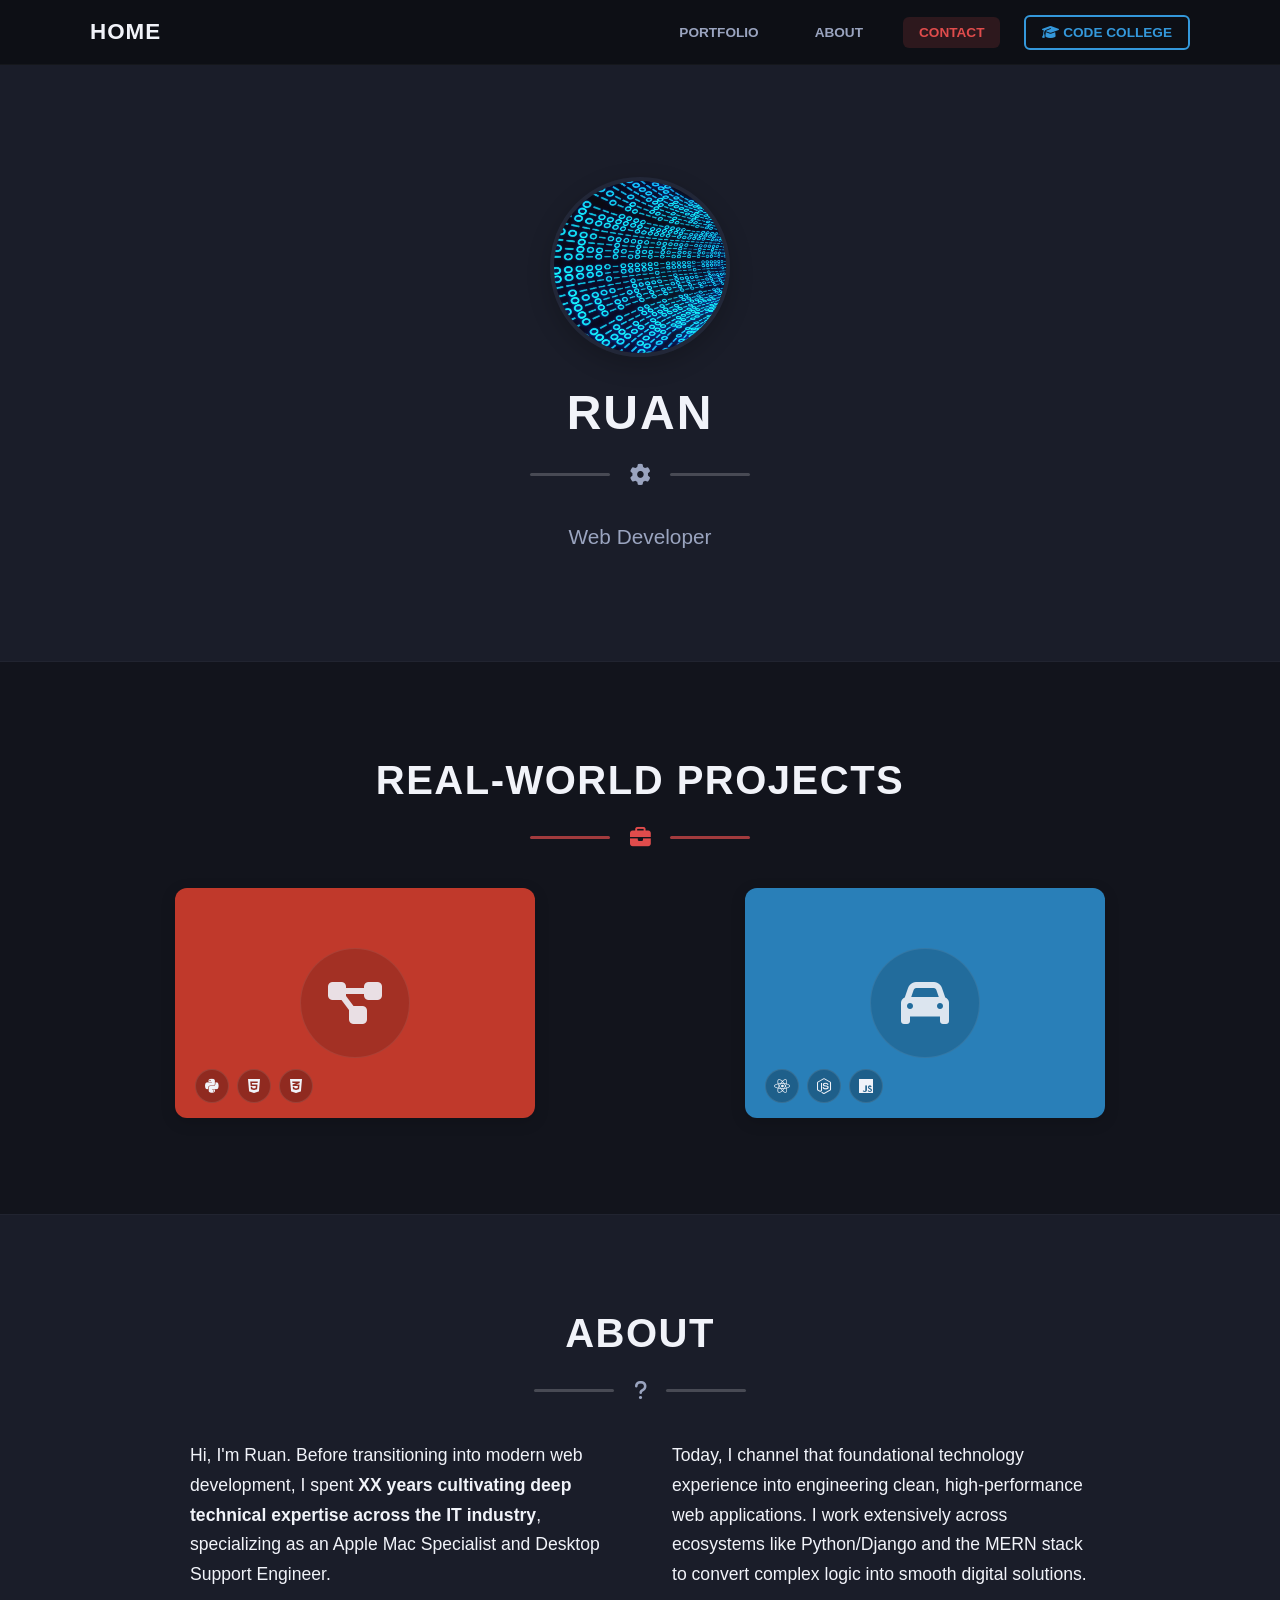
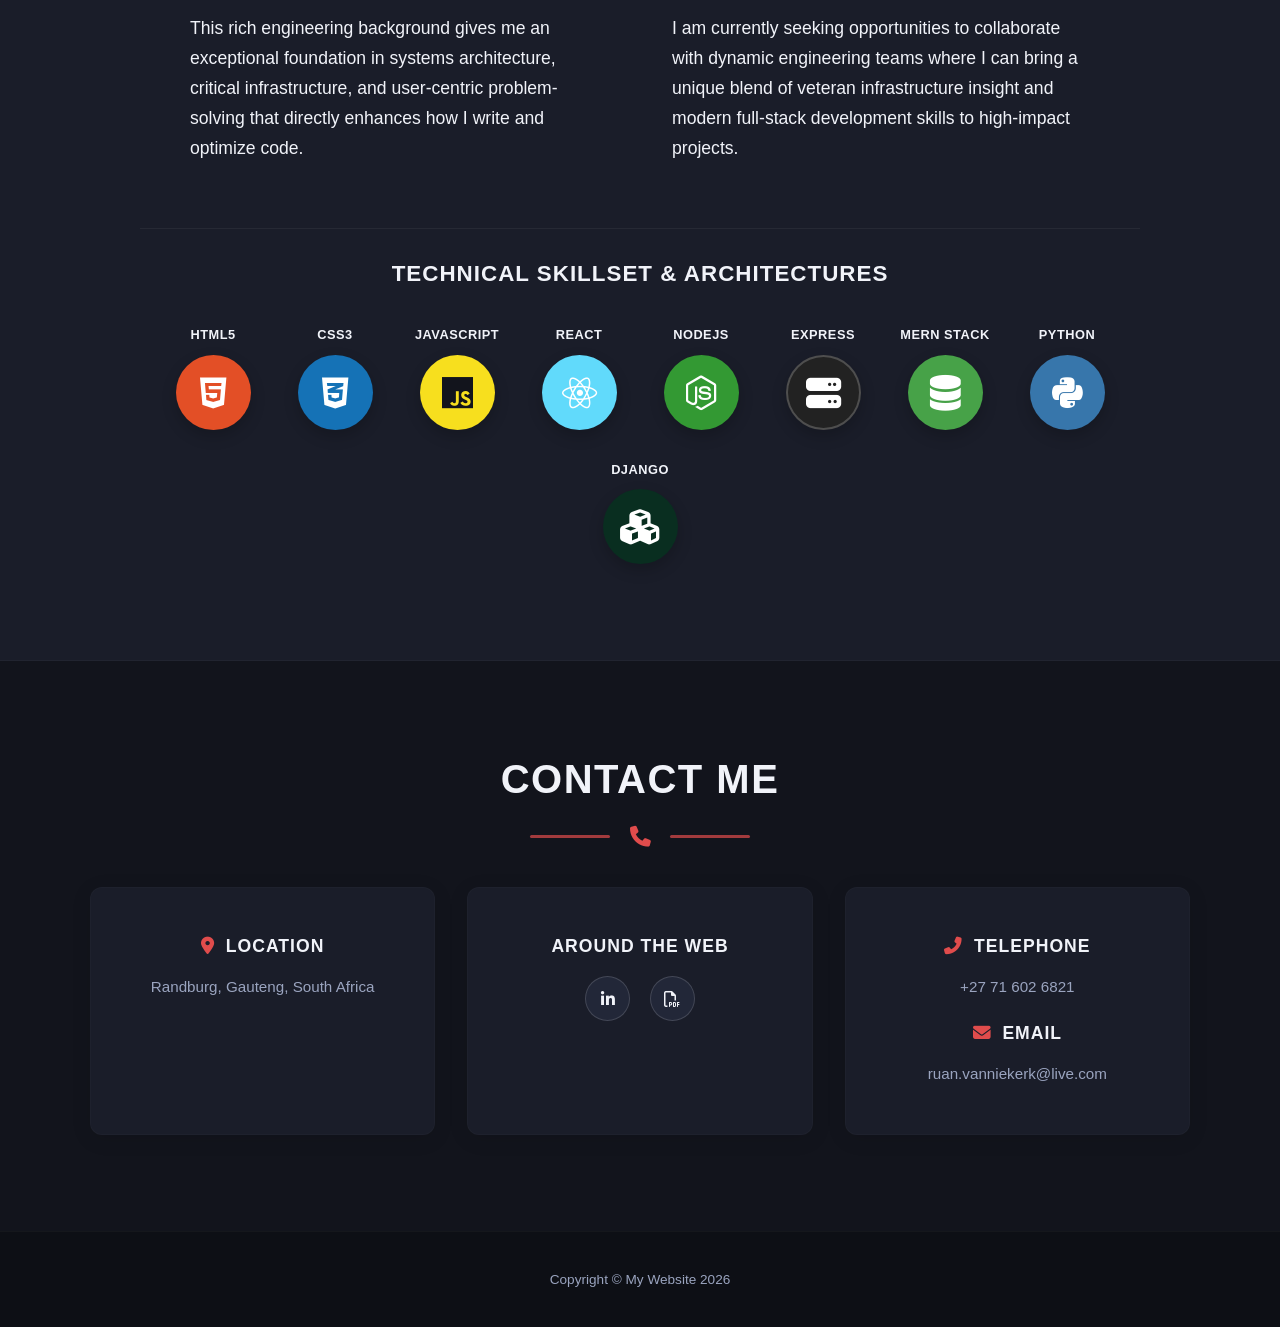
==== index.html @ 7e286f6e "added CV to index file" ====
<!DOCTYPE html>
<html lang="en">

<head>
    <meta charset="UTF-8">
    <meta name="viewport" content="width=device-width, initial-scale=1.0">
    <title>Portfolio - Home</title>

    <!-- =========================================================
         STYLESHEETS
         ========================================================= -->
    <link rel="stylesheet" href="style.css">
    <link rel="stylesheet" href="https://cdnjs.cloudflare.com/ajax/libs/font-awesome/6.4.0/css/all.min.css">
</head>

<body>

    <!-- =========================================================
         START NAVIGATION BAR
         ========================================================= -->
    <nav class="navbar">
        <div class="nav-container">
            <a href="index.html" class="nav-logo">HOME</a>
            <ul class="nav-links">
                <li><a href="#portfolio" class="nav-item-link" id="nav-portfolio">PORTFOLIO</a></li>
                <li><a href="#about" class="nav-item-link" id="nav-about">ABOUT</a></li>
                <li><a href="#contact" class="nav-item-link" id="nav-contact">CONTACT</a></li>
                <li><a href="college.html" class="nav-college-btn"><i class="fa-solid fa-graduation-cap"></i> CODE
                        COLLEGE</a></li>
            </ul>
        </div>
    </nav>
    <!-- =========================================================
         END NAVIGATION BAR
         ========================================================= -->


    <!-- =========================================================
         START HERO / HEADER SECTION
         ========================================================= -->
    <header class="hero" id="hero">
        <div class="hero-content">
            <img src="img/shutterstock_402724045.jpg" alt="Profile" class="avatar">
            <h1>RUAN</h1>

            <div class="divider">
                <div class="line"></div>
                <i class="fa-solid fa-gear fa-spin"></i>
                <div class="line"></div>
            </div>

            <p class="subtitle">Web Developer</p>
        </div>
    </header>
    <!-- =========================================================
         END HERO / HEADER SECTION
         ========================================================= -->


    <!-- =========================================================
         START PORTFOLIO / PROJECTS SECTION
         ========================================================= -->
    <section id="portfolio" class="portfolio homepage-section">
        <h2>REAL-WORLD PROJECTS</h2>

        <div class="divider dark-divider">
            <div class="line"></div>
            <i class="fa-solid fa-briefcase"></i>
            <div class="line"></div>
        </div>

        <div class="portfolio-grid">

            <!-- PROJECT CARD 1: IT CRM Ticket System -->
            <div class="portfolio-item item-red" data-title="IT CRM Ticket system" data-icon="fa-diagram-project"
                data-link="https://full-stack-django-project-pi.vercel.app/"
                data-desc="CRM Web Application (Django) A full-stack Customer Relationship Management (CRM) system built using Django, designed to streamline customer data management and task tracking. The application features secure user authentication, role-based access (admin and standard users), and an intuitive dashboard for managing customer interactions. Users can create, update, and delete records, as well as track tasks and activities مرتبط with each client. The project follows Django’s MVT architecture, with a focus on clean UI design, efficient database handling, and scalable backend logic.">
                <div class="inner-circle"><i class="fa-solid fa-diagram-project"></i></div>

                <div class="tech-badge-container">
                    <div class="tech-badge" title="Python"><i class="fa-brands fa-python"></i></div>
                    <div class="tech-badge" title="HTML5"><i class="fa-brands fa-html5"></i></div>
                    <div class="tech-badge" title="CSS3"><i class="fa-brands fa-css3-alt"></i></div>
                </div>
            </div>
            <!-- END PROJECT CARD 1 -->

            <!-- PROJECT CARD 2: Vehicle Trading Platform -->
            <div class="portfolio-item item-blue" data-title="VEHICLE TRADING PLATFORM" data-icon="fa-car"
                data-link="https://car-dealership-hub-react-project.vercel.app/"
                data-desc="A commercial automotive platform built to handle seamless buying and selling transactions for motor cars, featuring dynamic inventory management, user profiles, and responsive search filtering.">
                <div class="inner-circle"><i class="fa-solid fa-car"></i></div>

                <div class="tech-badge-container">
                    <div class="tech-badge" title="React"><i class="fa-brands fa-react"></i></div>
                    <div class="tech-badge" title="Node.js"><i class="fa-brands fa-node-js"></i></div>
                    <div class="tech-badge" title="JavaScript"><i class="fa-brands fa-js"></i></div>
                </div>
            </div>
            <!-- END PROJECT CARD 2 -->

        </div>
    </section>
    <!-- =========================================================
         END PORTFOLIO / PROJECTS SECTION
         ========================================================= -->


    <!-- =========================================================
         START ABOUT ME SECTION
         ========================================================= -->
    <section id="about" class="about homepage-section">
        <h2>ABOUT</h2>
        <div class="divider">
            <div class="line"></div>
            <i class="fa-solid fa-question"></i>
            <div class="line"></div>
        </div>

        <!-- About Biography Text Layout -->
        <div class="about-flex">
            <!-- Column 1: Core Identity & Deep IT Roots -->
            <div class="about-col">
                <p>Hi, I'm Ruan. Before transitioning into modern web development, I spent <strong>XX years cultivating
                        deep technical expertise across the IT industry</strong>, specializing as an Apple Mac
                    Specialist and Desktop Support Engineer.</p>
                <p style="margin-top: 1.5rem;">This rich engineering background gives me an exceptional foundation in
                    systems architecture, critical infrastructure, and user-centric problem-solving that directly
                    enhances how I write and optimize code.</p>
            </div>

            <!-- Column 2: Web Dev Stack & Strategic Vision -->
            <div class="about-col">
                <p>Today, I channel that foundational technology experience into engineering clean, high-performance web
                    applications. I work extensively across ecosystems like Python/Django and the MERN stack to convert
                    complex logic into smooth digital solutions.</p>
                <p style="margin-top: 1.5rem;">I am currently seeking opportunities to collaborate with dynamic
                    engineering teams where I can bring a unique blend of veteran infrastructure insight and modern
                    full-stack development skills to high-impact projects.</p>
            </div>
        </div>

        <!-- Technical Skills Grid Showcase -->
        <div class="about-skills-showcase">
            <h3>TECHNICAL SKILLSET & ARCHITECTURES</h3>
            <div class="about-skills-container">

                <div class="skill-card-block html-tech">
                    <span>HTML5</span>
                    <div class="skill-large-circle"><i class="fa-brands fa-html5"></i></div>
                </div>

                <div class="skill-card-block css-tech">
                    <span>CSS3</span>
                    <div class="skill-large-circle"><i class="fa-brands fa-css3-alt"></i></div>
                </div>

                <div class="skill-card-block js-tech">
                    <span>JavaScript</span>
                    <div class="skill-large-circle"><i class="fa-brands fa-js"></i></div>
                </div>

                <div class="skill-card-block react-tech">
                    <span>React</span>
                    <div class="skill-large-circle"><i class="fa-brands fa-react"></i></div>
                </div>

                <div class="skill-card-block node-tech">
                    <span>NodeJS</span>
                    <div class="skill-large-circle"><i class="fa-brands fa-node-js"></i></div>
                </div>

                <div class="skill-card-block express-tech">
                    <span>Express</span>
                    <div class="skill-large-circle"><i class="fa-solid fa-server"></i></div>
                </div>

                <div class="skill-card-block mern-tech">
                    <span>MERN Stack</span>
                    <div class="skill-large-circle"><i class="fa-solid fa-database"></i></div>
                </div>

                <div class="skill-card-block python-tech">
                    <span>Python</span>
                    <div class="skill-large-circle"><i class="fa-brands fa-python"></i></div>
                </div>

                <div class="skill-card-block django-tech">
                    <span>Django</span>
                    <div class="skill-large-circle"><i class="fa-solid fa-cubes"></i></div>
                </div>

            </div>
        </div>
    </section>
    <!-- =========================================================
         END ABOUT ME SECTION
         ========================================================= -->


    <!-- =========================================================
         START CONTACT SECTION
         ========================================================= -->
    <section id="contact" class="contact homepage-section">
        <h2>CONTACT ME</h2>

        <div class="divider dark-divider">
            <div class="line"></div>
            <i class="fa-solid fa-phone"></i>
            <div class="line"></div>
        </div>

        <div class="contact-details">
            <!-- Location Card -->
            <div class="contact-card">
                <h3><i class="fa-solid fa-location-dot"></i> LOCATION</h3>
                <p>Randburg, Gauteng, South Africa</p>
            </div>

            <!-- Social Links Card -->
            <div class="contact-card">
                <h3>AROUND THE WEB</h3>
                <div class="social-icons">
                    <a title="Linkedin"
                        href="https://www.linkedin.com/in/ruan-van-niekerk-3a2411150/?skipRedirect=true"><i
                            class="fa-brands fa-linkedin-in"></i></a>
                    <a href="img/Ruan-CV.pdf" title="View CV PDF"><i class="fa-regular fa-file-pdf"></i></a>
                </div>
            </div>

            <!-- Comms Details Card -->
            <div class="contact-card">
                <h3><i class="fa-solid fa-phone-flip"></i> TELEPHONE</h3>
                <p>+27 71 602 6821</p>
                <h3 style="margin-top: 1.5rem;"><i class="fa-solid fa-envelope"></i> EMAIL</h3>
                <p>ruan.vanniekerk@live.com</p>
            </div>
        </div>
    </section>
    <!-- =========================================================
         END CONTACT SECTION
         ========================================================= -->


    <!-- =========================================================
         START FOOTER
         ========================================================= -->
    <footer class="footer">
        <p>Copyright &copy; My Website 2026</p>
    </footer>
    <!-- =========================================================
         END FOOTER
         ========================================================= -->


    <!-- =========================================================
         START PROJECT MODAL POPUP
         ========================================================= -->
    <div class="modal-overlay" id="projectModal">
        <div class="modal-container">

            <button class="modal-close" id="closeModal">&times;</button>

            <h2 id="modalTitle" class="modal-title">PROJECT TITLE</h2>

            <div class="divider dark-divider">
                <div class="line"></div>
                <i class="fa-solid fa-gear" id="modalIcon"></i>
                <div class="line"></div>
            </div>

            <a href="#" id="modalProjectLink" target="_blank" style="text-decoration: none; display: block;">
                <div id="modalVisualBlock" class="modal-preview-card">
                    <div class="inner-circle"><i id="modalInnerIcon" class="fa-solid"></i></div>
                </div>
            </a>

            <p id="modalDescription" class="modal-description">Project description goes here...</p>

            <a href="#" id="modalLinkBtn" target="_blank" class="modal-action-btn">
                <i class="fa-solid fa-arrow-up-right-from-square"></i> VIEW LIVE PROJECT
            </a>

        </div>
    </div>
    <!-- =========================================================
         END PROJECT MODAL POPUP
         ========================================================= -->


    <!-- =========================================================
         SCRIPTS
         ========================================================= -->
    <script src="script.js"></script>
</body>

</html>
---- style.css ----
/* ==========================================
   1. GLOBAL STYLES & VARIABLES (SLEEK DARK MODE)
   ========================================== */
:root {
    /* Main Theme Surface Colors (Low Eye Strain) */
    --bg-dark: #12141c;
    /* Rich, deep navy/charcoal base background */
    --bg-surface: #1a1d29;
    /* Slightly lighter dark surface for card containers */
    --bg-surface-elev: #222738;
    /* Elevated background layer for subtle contrast */

    /* Elegant Accent Tones */
    --accent-red: #e04c4c;
    /* Clean, premium crimson instead of stark red */
    --college-color: #3498db;
    /* Soft, vibrant blue for academic markers */

    /* High Ergonomic Typography Colors */
    --text-light: #f1f3f9;
    /* Off-white to prevent stark text glow fatigue */
    --text-muted: #9aa4bf;
    /* Muted slate blue for supporting reading text */
    --nav-bg: #0d0f15;
    /* Ultra-dark crisp backing header track */

    /* Premium Desaturated Muted Project Card Palettes */
    --item-orange: #d37c3a;
    --item-red: #c0392b;
    --item-teal: #2c9680;
    --item-purple: #7d50a3;
    --item-blue: #297fb8;

    /* Vivid Technology Brand Colors for Skills Display Section */
    --tech-html: #e34f26;
    --tech-css: #1572b6;
    --tech-js: #f7df1e;
    --tech-react: #61dafb;
    --tech-node: #339933;
    --tech-express: #ffffff;
    --tech-python: #3776ab;
    --tech-django: #092e20;
    --tech-mern: #47a248;
}

* {
    margin: 0;
    padding: 0;
    box-sizing: border-box;
    font-family: 'Montserrat', 'Segoe UI', sans-serif;
}

body {
    background-color: var(--bg-dark);
    color: var(--text-light);
    scroll-behavior: smooth;
    -webkit-font-smoothing: antialiased;
}

/* ==========================================
   2. REUSABLE COMPONENTS (Dividers, Headings)
   ========================================== */
h2 {
    font-size: 2.5rem;
    text-align: center;
    font-weight: 700;
    letter-spacing: 1.5px;
    color: var(--text-light);
}

.divider {
    display: flex;
    align-items: center;
    justify-content: center;
    margin: 1.5rem 0 2.5rem 0;
}

.divider .line {
    width: 80px;
    height: 3px;
    background-color: rgba(255, 255, 255, 0.2);
    border-radius: 2px;
}

.divider i {
    font-size: 1.3rem;
    margin: 0 1.2rem;
    color: var(--text-muted);
}

/* Accent override configuration */
.dark-divider .line {
    background-color: var(--accent-red);
    opacity: 0.7;
}

.dark-divider i {
    color: var(--accent-red);
}

/* ==========================================
   3. NAVIGATION BAR & SPY CONTROLS
   ========================================== */
.navbar {
    background-color: var(--nav-bg);
    padding: 1.2rem 2rem;
    position: sticky;
    top: 0;
    z-index: 1000;
    border-bottom: 1px solid rgba(255, 255, 255, 0.03);
}

.nav-container {
    max-width: 1100px;
    margin: 0 auto;
    display: flex;
    justify-content: space-between;
    align-items: center;
}

.nav-logo {
    color: var(--text-light);
    text-decoration: none;
    font-weight: 700;
    font-size: 1.4rem;
    letter-spacing: 1px;
    transition: color 0.2s;
}

.nav-logo:hover {
    color: var(--accent-red);
}

.nav-links {
    display: flex;
    list-style: none;
    gap: 1.5rem;
    align-items: center;
}

.nav-links a.nav-item-link {
    color: var(--text-muted);
    text-decoration: none;
    font-weight: 700;
    font-size: 0.85rem;
    padding: 0.5rem 1rem;
    border-radius: 6px;
    transition: all 0.2s ease;
}

.nav-links a.nav-item-link:hover {
    color: var(--text-light);
}

/* Modern Active Highlight Item state UI matching user request */
.nav-links a.nav-item-link.highlight-active {
    background-color: rgba(224, 76, 76, 0.15);
    /* Soft crimson glow overlay background tint */
    color: var(--accent-red);
}

/* Standout Button Layout for External View Track */
.nav-college-btn {
    background-color: transparent;
    border: 2px solid var(--college-color);
    color: var(--college-color) !important;
    text-decoration: none;
    font-weight: 700;
    font-size: 0.85rem;
    padding: 0.5rem 1rem;
    border-radius: 6px;
    transition: all 0.2s ease;
}

.nav-college-btn:hover,
.nav-college-btn.college-active {
    background-color: var(--college-color);
    color: var(--text-light) !important;
    box-shadow: 0 4px 12px rgba(52, 152, 219, 0.3);
}

/* ==========================================
   4. HERO SECTIONS (HOME & COLLEGE)
   ========================================== */
.hero {
    background-color: var(--bg-surface);
    border-bottom: 1px solid rgba(255, 255, 255, 0.03);
    padding: 7rem 2rem;
    text-align: center;
}

.college-hero {
    background-color: var(--bg-surface);
    border-bottom: 1px solid rgba(255, 255, 255, 0.03);
    padding: 7rem 2rem;
    text-align: center;
}

.avatar {
    width: 180px;
    height: 180px;
    border-radius: 50%;
    object-fit: cover;
    margin-bottom: 1.5rem;
    border: 4px solid var(--bg-surface-elev);
    box-shadow: 0 8px 24px rgba(0, 0, 0, 0.2);
}

.hero h1 {
    font-size: 3rem;
    font-weight: 700;
    color: var(--text-light);
    letter-spacing: 2px;
}

.college-hero h1 {
    font-size: 3rem;
    font-weight: 700;
    color: var(--college-color);
    letter-spacing: 2px;
}

.subtitle {
    font-size: 1.3rem;
    font-weight: 400;
    color: var(--text-muted);
}

/* ==========================================
   5. PORTFOLIO SECTION & TECH BADGES
   ========================================== */
.portfolio {
    background-color: var(--bg-dark);
    padding: 6rem 2rem;
}

.portfolio-grid {
    max-width: 1100px;
    margin: 0 auto;
    display: grid;
    grid-template-columns: repeat(auto-fit, minmax(300px, 1fr));
    gap: 2.5rem;
    justify-items: center;
}

.portfolio-item {
    width: 100%;
    max-width: 360px;
    height: 230px;
    border-radius: 12px;
    display: flex;
    align-items: center;
    justify-content: center;
    cursor: pointer;
    position: relative;
    /* Essential reference context to snap badges inside card layout */
    transition: transform 0.25s cubic-bezier(0.4, 0, 0.2, 1), box-shadow 0.25s ease;
    box-shadow: 0 4px 15px rgba(0, 0, 0, 0.15);
}

.portfolio-item:hover {
    transform: translateY(-5px);
    box-shadow: 0 10px 25px rgba(0, 0, 0, 0.3);
}

.inner-circle {
    width: 110px;
    height: 110px;
    border-radius: 50%;
    background-color: rgba(0, 0, 0, 0.15);
    display: flex;
    align-items: center;
    justify-content: center;
    border: 1px solid rgba(255, 255, 255, 0.08);
    transition: background-color 0.2s;
}

.portfolio-item:hover .inner-circle {
    background-color: rgba(0, 0, 0, 0.25);
}

.inner-circle i {
    font-size: 3rem;
    color: var(--text-light);
    opacity: 0.9;
}

/* Tech Badges Container Layout alignment */
.tech-badge-container {
    position: absolute;
    bottom: 15px;
    left: 20px;
    display: flex;
    gap: 8px;
    z-index: 5;
}

/* Round Badge Shapes for Tech Profile Track */
.tech-badge {
    width: 34px;
    height: 34px;
    background-color: rgba(0, 0, 0, 0.25);
    border: 1px solid rgba(255, 255, 255, 0.1);
    border-radius: 50%;
    display: flex;
    justify-content: center;
    align-items: center;
    color: var(--text-light);
    font-size: 1rem;
    transition: transform 0.2s ease, background-color 0.2s ease;
}

.tech-badge:hover {
    transform: scale(1.18);
    background-color: rgba(255, 255, 255, 0.2);
}

.tech-badge img {
    width: 18px;
    height: 18px;
    object-fit: contain;
}

/* Unified Mapping Color Definitions */
.item-orange {
    background-color: var(--item-orange);
}

.item-red {
    background-color: var(--item-red);
}

.item-teal {
    background-color: var(--item-teal);
}

.item-purple {
    background-color: var(--item-purple);
}

.item-blue {
    background-color: var(--item-blue);
}

/* ==========================================
   6. ABOUT SECTION & VIBRANT TECH SHOWCASE
   ========================================== */
.about {
    background-color: var(--bg-surface);
    border-top: 1px solid rgba(255, 255, 255, 0.03);
    border-bottom: 1px solid rgba(255, 255, 255, 0.03);
    padding: 6rem 2rem;
}

.about-flex {
    max-width: 900px;
    margin: 0 auto 4rem auto;
    display: flex;
    gap: 4rem;
}

.about-col {
    flex: 1;
    font-size: 1.1rem;
    line-height: 1.7;
    color: var(--text-muted);
}

.about-col p strong,
.about-col p {
    color: var(--text-light);
}

/* Core Wrapper for the About Tech Cards Layout */
.about-skills-showcase {
    max-width: 1000px;
    margin: 0 auto;
    padding-top: 2rem;
    border-top: 1px solid rgba(255, 255, 255, 0.05);
}

.about-skills-showcase h3 {
    text-align: center;
    font-size: 1.4rem;
    font-weight: 700;
    letter-spacing: 1px;
    margin-bottom: 2.5rem;
    color: var(--text-light);
}

.about-skills-container {
    display: flex;
    justify-content: center;
    gap: 2rem;
    flex-wrap: wrap;
}

/* Individual Vertical Skill Block Layout */
.skill-card-block {
    display: flex;
    flex-direction: column;
    align-items: center;
    width: 90px;
    text-align: center;
}

.skill-card-block span {
    font-size: 0.8rem;
    font-weight: 700;
    letter-spacing: 0.5px;
    color: var(--text-light); /* Always high visibility */
    margin-bottom: 0.8rem;
    text-transform: uppercase;
    transition: color 0.2s ease;
}

/* Elevated, Large Colorful Circle Vectors - Default Brand Colors Always On */
.skill-large-circle {
    width: 75px;
    height: 75px;
    border-radius: 50%;
    display: flex;
    justify-content: center;
    align-items: center;
    box-shadow: 0 6px 15px rgba(0, 0, 0, 0.2);
    border: 2px solid transparent;
    transition: transform 0.25s cubic-bezier(0.175, 0.885, 0.32, 1.275), box-shadow 0.25s ease, background-color 0.25s ease;
}

.skill-large-circle i {
    font-size: 2.2rem;
    color: #ffffff; /* Icons are bright by default */
}

/* Default Colors Mapped Directly onto Circles */
.html-tech .skill-large-circle     { background-color: var(--tech-html); }
.css-tech .skill-large-circle      { background-color: var(--tech-css); }
.js-tech .skill-large-circle       { background-color: var(--tech-js); }
.react-tech .skill-large-circle    { background-color: var(--tech-react); }
.node-tech .skill-large-circle     { background-color: var(--tech-node); }
.express-tech .skill-large-circle  { background-color: #222222; border-color: rgba(255, 255, 255, 0.2); }
.mern-tech .skill-large-circle     { background-color: var(--tech-mern); }
.python-tech .skill-large-circle   { background-color: var(--tech-python); }
.django-tech .skill-large-circle   { background-color: var(--tech-django); }

/* Custom Dark Overrides for specific light icon contrast */
.js-tech .skill-large-circle i { color: #12141c; }

/* Interactive Hover States: Scales Up and Shifts to a Soft RGBA Alpha Variant */
.skill-card-block:hover .skill-large-circle {
    transform: translateY(-6px);
    box-shadow: 0 12px 24px rgba(0, 0, 0, 0.4);
}

.html-tech:hover .skill-large-circle    { background-color: rgba(227, 79, 38, 0.65); }
.css-tech:hover .skill-large-circle     { background-color: rgba(21, 114, 182, 0.65); }
.js-tech:hover .skill-large-circle      { background-color: rgba(247, 223, 30, 0.65); }
.react-tech:hover .skill-large-circle   { background-color: rgba(97, 218, 251, 0.65); }
.node-tech:hover .skill-large-circle    { background-color: rgba(51, 153, 51, 0.65); }
.express-tech:hover .skill-large-circle { background-color: rgba(255, 255, 255, 0.4); }
.mern-tech:hover .skill-large-circle    { background-color: rgba(71, 162, 72, 0.65); }
.python-tech:hover .skill-large-circle  { background-color: rgba(55, 118, 171, 0.65); }
.django-tech:hover .skill-large-circle  { background-color: rgba(9, 46, 32, 0.65); }

/* ==========================================
   7. CONTACT SECTION
   ========================================== */
.contact {
    background-color: var(--bg-dark);
    padding: 6rem 2rem;
}

.contact-details {
    max-width: 1100px;
    margin: 0 auto;
    display: flex;
    justify-content: space-between;
    gap: 2rem;
    flex-wrap: wrap;
}

.contact-card {
    flex: 1;
    min-width: 280px;
    text-align: center;
    background-color: var(--bg-surface);
    padding: 3rem 2rem;
    border-radius: 12px;
    border: 1px solid rgba(255, 255, 255, 0.02);
    box-shadow: 0 4px 20px rgba(0, 0, 0, 0.1);
}

.contact-card h3 {
    font-size: 1.1rem;
    margin-bottom: 1.2rem;
    color: var(--text-light);
    letter-spacing: 1px;
}

.contact-card h3 i {
    color: var(--accent-red);
    margin-right: 5px;
}

.contact-card p {
    color: var(--text-muted);
    font-size: 0.95rem;
    line-height: 1.5;
}

.social-icons {
    display: flex;
    justify-content: center;
    gap: 1.2rem;
    margin-top: 0.5rem;
}

.social-icons a {
    width: 45px;
    height: 45px;
    border: 1px solid rgba(255, 255, 255, 0.15);
    background-color: var(--bg-surface-elev);
    border-radius: 50%;
    display: flex;
    align-items: center;
    justify-content: center;
    color: var(--text-light);
    text-decoration: none;
    transition: all 0.2s ease;
}

.social-icons a:hover {
    background-color: var(--accent-red);
    color: var(--text-light);
    border-color: var(--accent-red);
    transform: translateY(-3px);
    box-shadow: 0 4px 12px rgba(224, 76, 76, 0.3);
}

/* ==========================================
   8. FOOTER
   ========================================== */
.footer {
    background-color: var(--nav-bg);
    text-align: center;
    padding: 2.5rem;
    font-size: 0.85rem;
    color: var(--text-muted);
    border-top: 1px solid rgba(255, 255, 255, 0.03);
}

/* ==========================================
   9. MODAL STYLES (POPUP INTERFACE DEEP DARK OVERHAUL)
   ========================================== */
.modal-overlay {
    position: fixed;
    top: 0;
    left: 0;
    width: 100%;
    height: 100%;
    background-color: rgba(5, 7, 10, 0.85);
    /* Deep dark overlay layer backplate */
    display: flex;
    align-items: center;
    justify-content: center;
    opacity: 0;
    pointer-events: none;
    transition: opacity 0.3s ease;
    z-index: 2000;
    padding: 1.5rem;
}

.modal-overlay.open {
    opacity: 1;
    pointer-events: auto;
}

.modal-container {
    background-color: var(--bg-surface);
    /* Swapped from stark white to match cohesive dark blueprint aesthetic */
    color: var(--text-light);
    /* Standard readable grey/white fonts */
    max-width: 700px;
    width: 100%;
    border-radius: 16px;
    padding: 3rem 2.5rem;
    position: relative;
    text-align: center;
    box-shadow: 0 20px 50px rgba(0, 0, 0, 0.6);
    border: 1px solid rgba(255, 255, 255, 0.04);

    transform: translateY(-20px);
    transition: transform 0.3s cubic-bezier(0.4, 0, 0.2, 1);

    max-height: 90vh;
    overflow-y: auto;
    z-index: 2010;
}

.modal-overlay.open .modal-container {
    transform: translateY(0);
}

.modal-close {
    position: absolute;
    top: 1.2rem;
    right: 1.5rem;
    background: none;
    border: none;
    font-size: 2.2rem;
    color: var(--text-muted);
    cursor: pointer;
    line-height: 1;
    transition: color 0.2s;
}

.modal-close:hover {
    color: var(--accent-red);
}

.modal-title {
    font-size: 2rem;
    font-weight: 700;
    letter-spacing: 1px;
}

#modalProjectLink {
    cursor: pointer;
    display: block;
    width: 100%;
    text-decoration: none;
}

.modal-preview-card {
    width: 100%;
    max-width: 440px;
    height: 250px;
    margin: 0 auto 2rem auto;
    border-radius: 12px;
    display: flex;
    align-items: center;
    justify-content: center;
    box-shadow: 0 6px 20px rgba(0, 0, 0, 0.3);
    transition: transform 0.2s ease;
}

.modal-preview-card:hover {
    transform: scale(1.02);
}

.modal-description {
    font-size: 1.05rem;
    line-height: 1.65;
    text-align: justify;
    max-width: 600px;
    margin: 0 auto 1.5rem auto;
    color: var(--text-muted);
}

.modal-action-btn {
    display: inline-block;
    background-color: var(--accent-red);
    color: var(--text-light);
    text-decoration: none;
    font-weight: 700;
    padding: 0.8rem 1.8rem;
    border-radius: 6px;
    font-size: 0.9rem;
    letter-spacing: 0.5px;
    box-shadow: 0 4px 15px rgba(224, 76, 76, 0.25);
    transition: background-color 0.2s ease, transform 0.2s ease;
}

.modal-action-btn:hover {
    background-color: #ff5c5c;
    transform: translateY(-2px);
}

/* ==========================================
   10. RESPONSIVE DESIGN (MOBILE FIXES)
   ========================================== */
@media (max-width: 768px) {
    .nav-container {
        flex-direction: column;
        gap: 1rem;
    }

    .nav-links {
        flex-wrap: wrap;
        justify-content: center;
        gap: 1rem;
    }

    .about-flex {
        flex-direction: column;
        gap: 2rem;
    }

    .contact-details {
        flex-direction: column;
    }

    h2 {
        font-size: 2rem;
    }

    .hero h1,
    .college-hero h1 {
        font-size: 2.2rem;
    }

    .about-skills-container {
        gap: 1.2rem;
    }
}

@media (max-width: 576px) {
    .modal-container {
        padding: 2.5rem 1.5rem;
    }

    .modal-title {
        font-size: 1.5rem;
    }

    .modal-preview-card {
        height: 180px;
    }

    .modal-preview-card .inner-circle {
        width: 95px;
        height: 95px;
    }

    .modal-preview-card .inner-circle i {
        font-size: 2.2rem;
    }
}
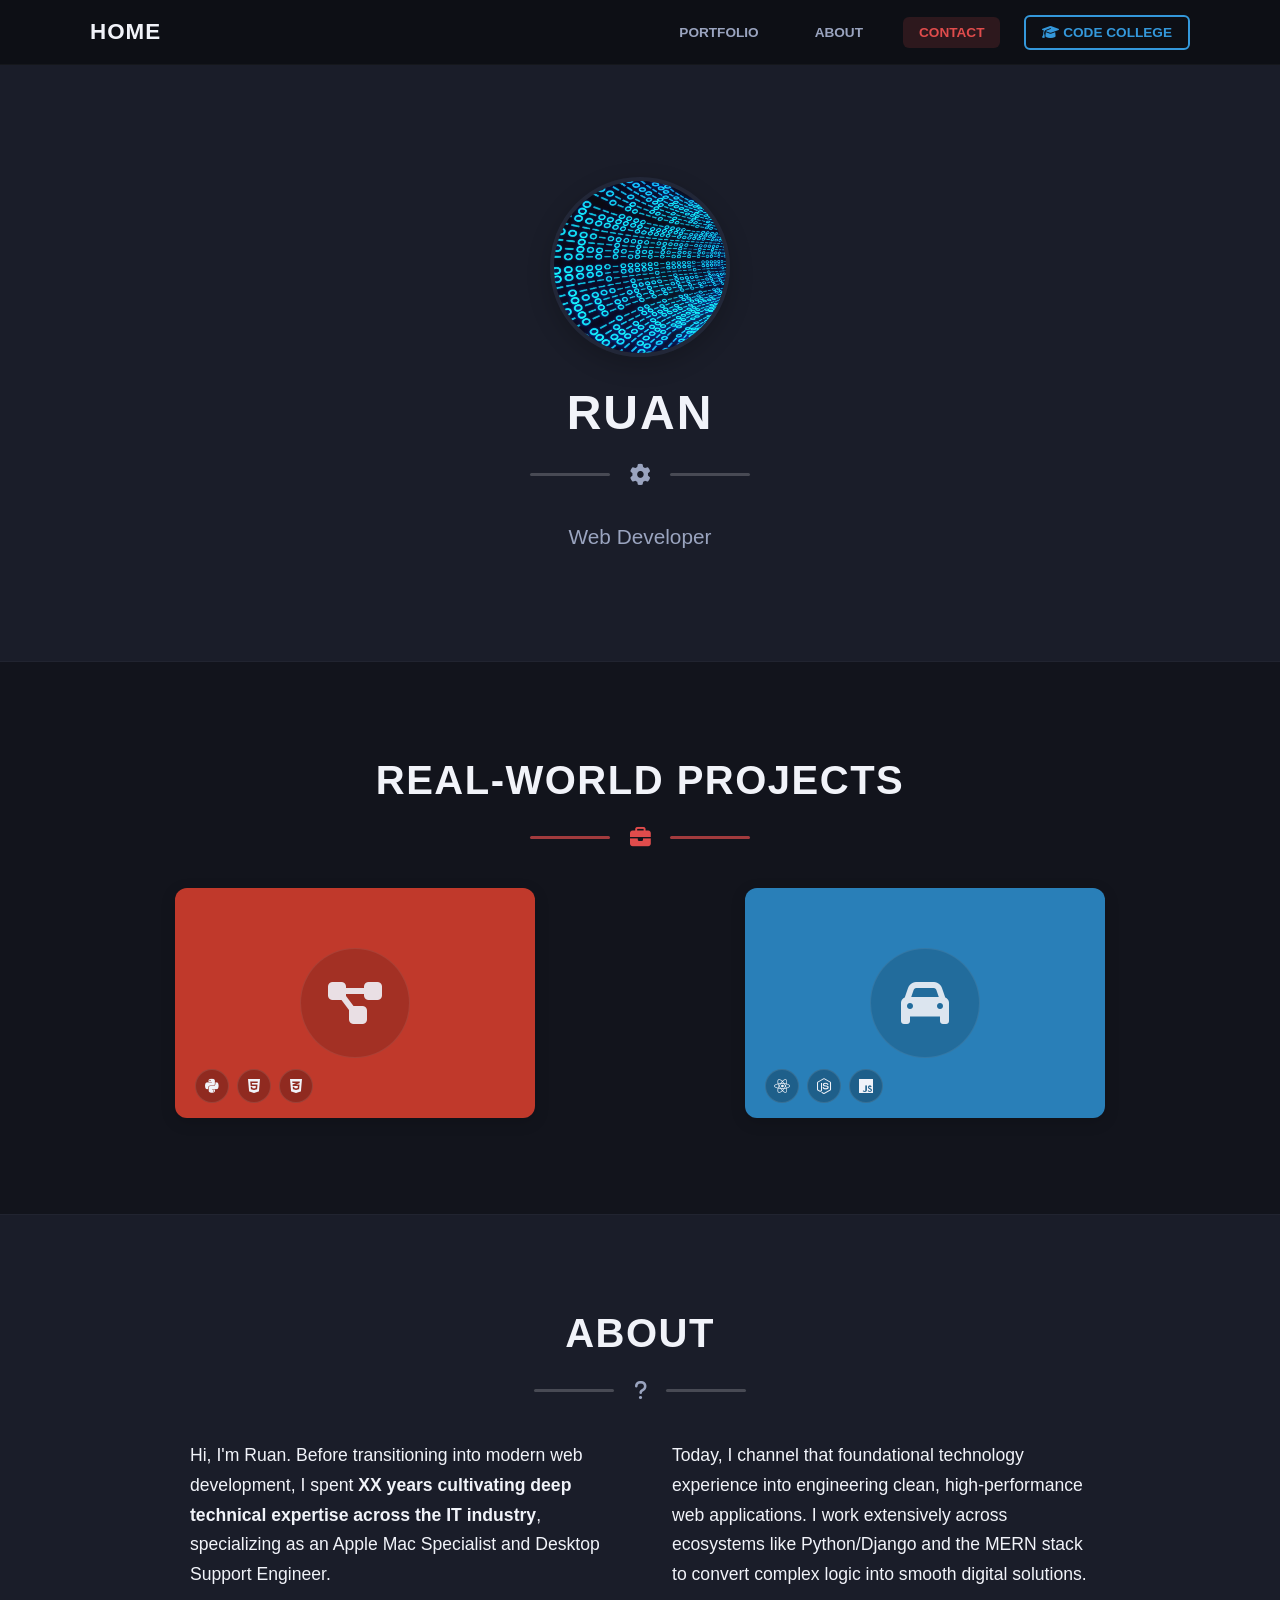
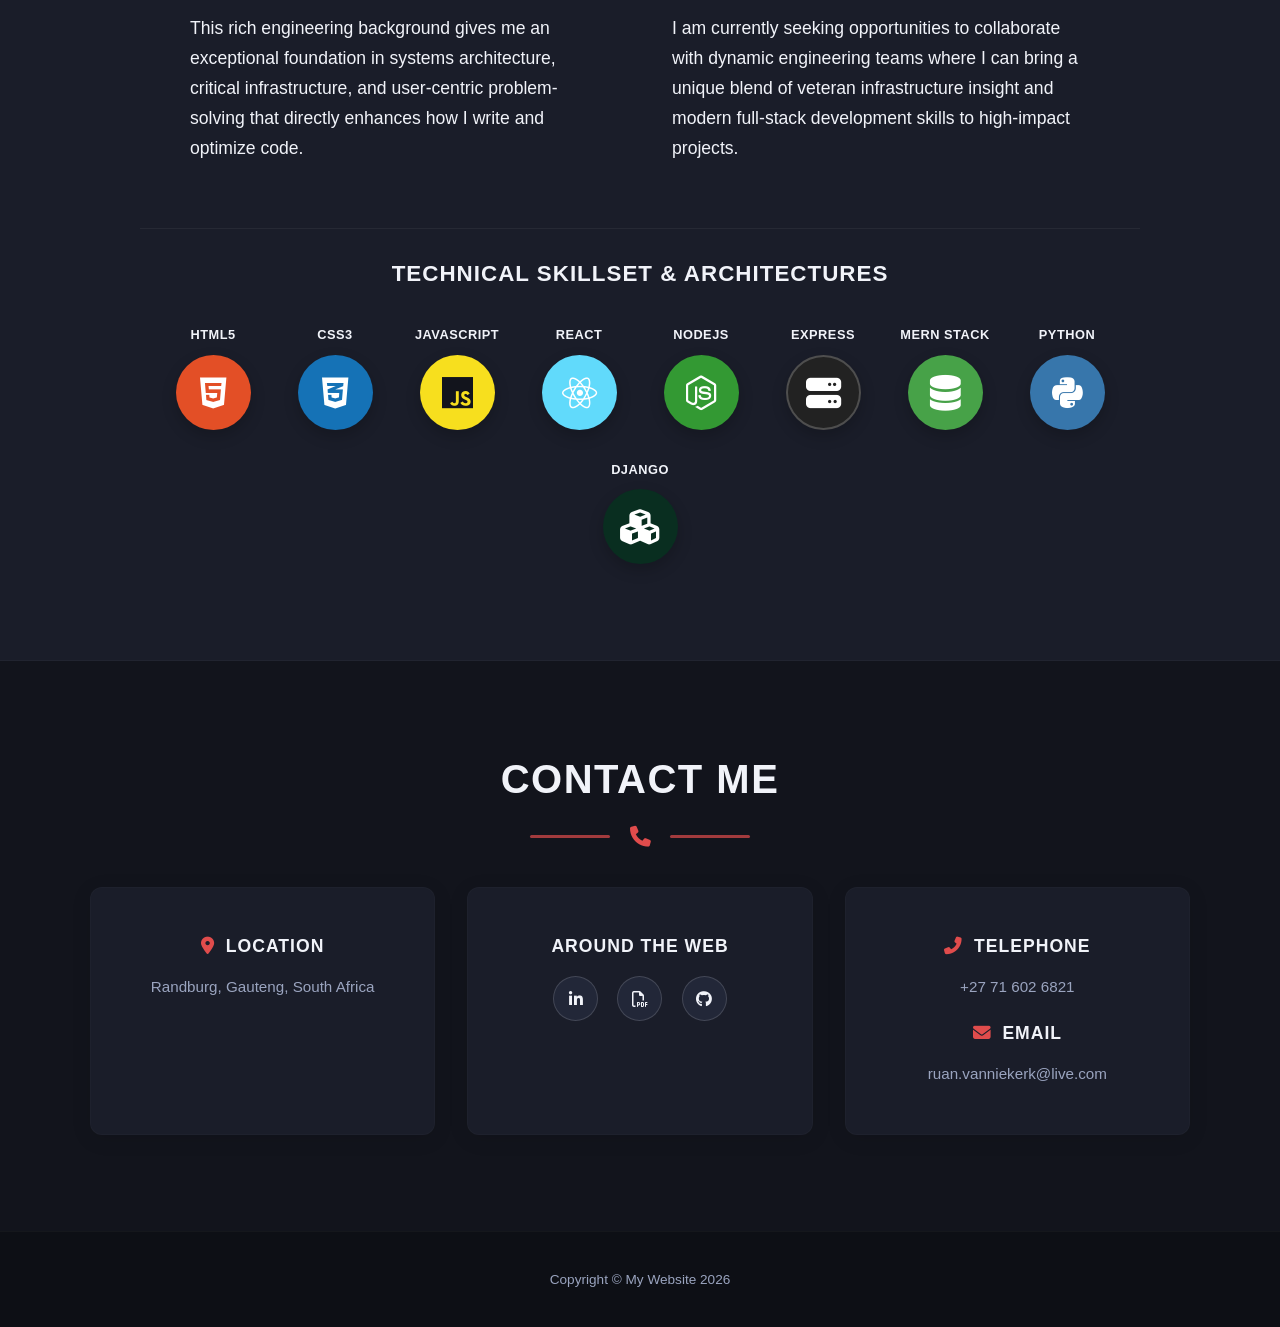
==== commit 1cc83b58: "added socialmedia icon to main page" ====
--- a/index.html
+++ b/index.html
@@ -225,6 +225,9 @@
                         href="https://www.linkedin.com/in/ruan-van-niekerk-3a2411150/?skipRedirect=true"><i
                             class="fa-brands fa-linkedin-in"></i></a>
                     <a href="img/Ruan-CV.pdf" title="View CV PDF"><i class="fa-regular fa-file-pdf"></i></a>
+                    <a href="https://github.com/ruanvanniekerk80" title="Visit my GitHub Profile" target="_blank">
+                        <i class="fa-brands fa-github"></i>
+                    </a>
                 </div>
             </div>
 
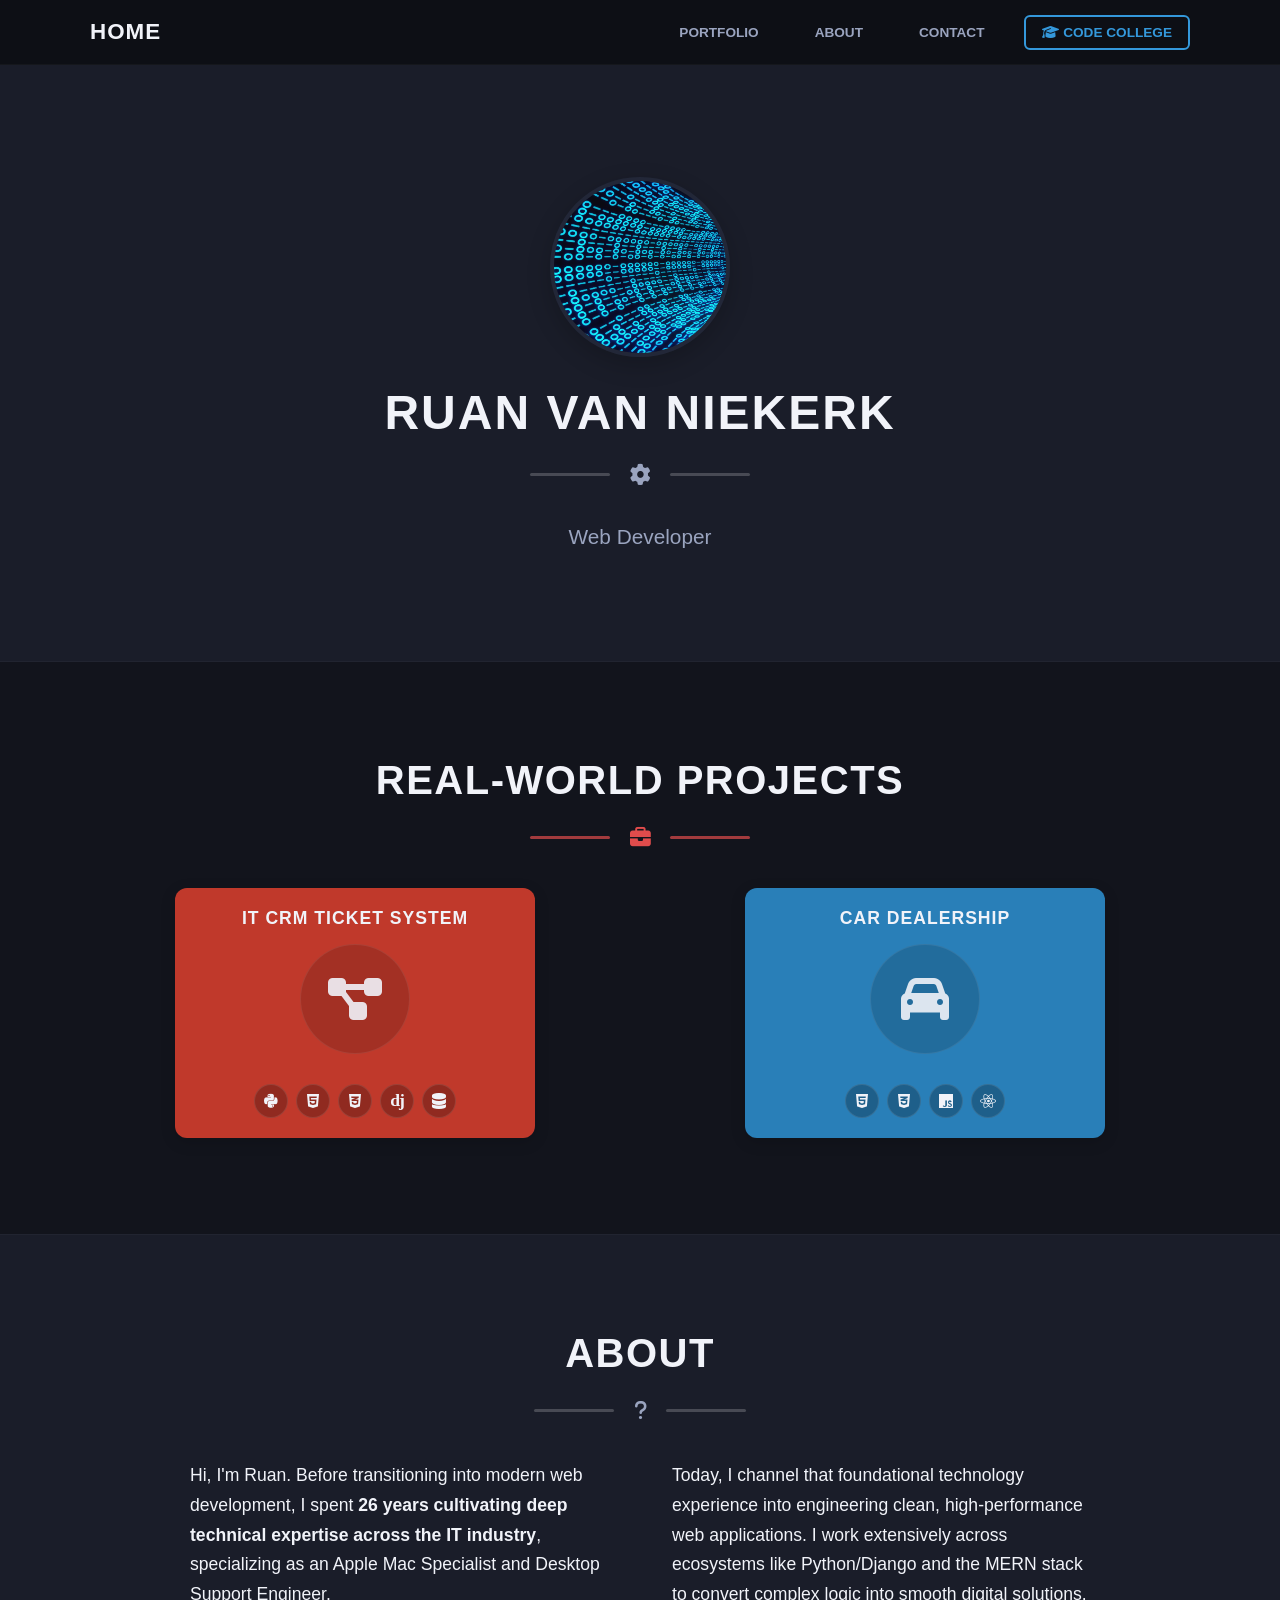
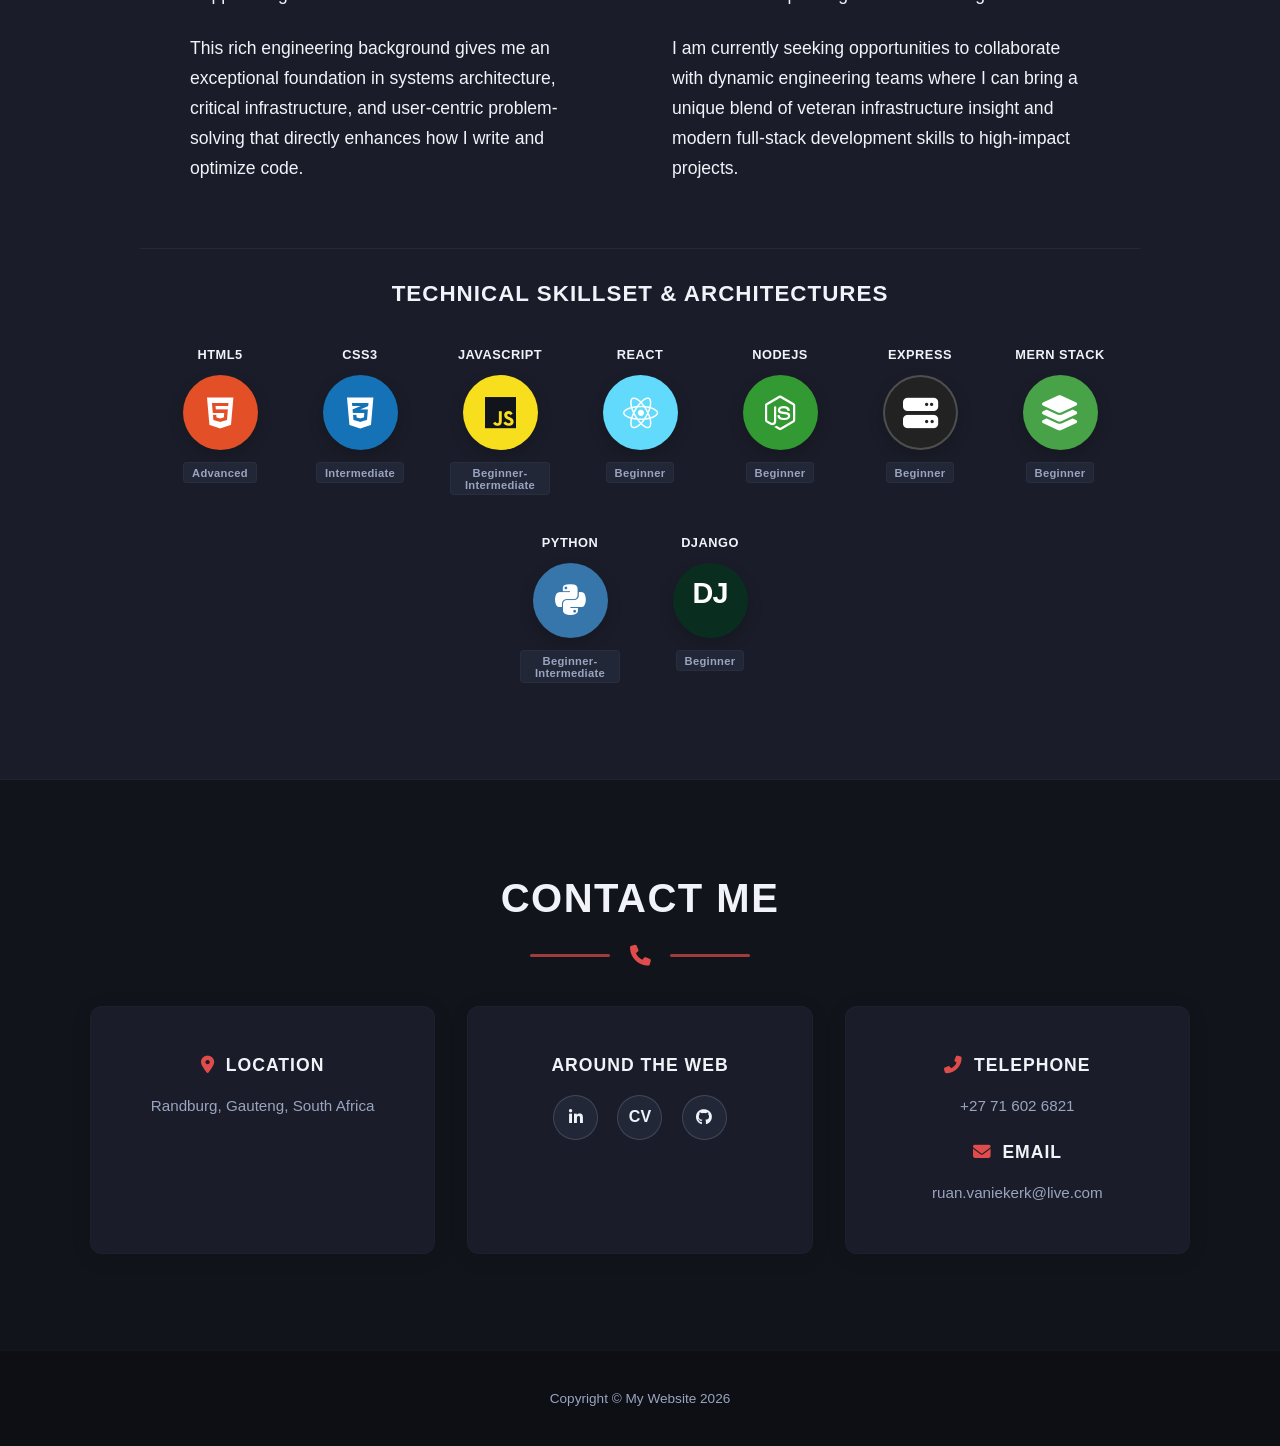
==== commit 9a0e9029: "Updating files" ====
--- a/index.html
+++ b/index.html
@@ -6,18 +6,13 @@
     <meta name="viewport" content="width=device-width, initial-scale=1.0">
     <title>Portfolio - Home</title>
 
-    <!-- =========================================================
-         STYLESHEETS
-         ========================================================= -->
     <link rel="stylesheet" href="style.css">
+
     <link rel="stylesheet" href="https://cdnjs.cloudflare.com/ajax/libs/font-awesome/6.4.0/css/all.min.css">
 </head>
 
 <body>
 
-    <!-- =========================================================
-         START NAVIGATION BAR
-         ========================================================= -->
     <nav class="navbar">
         <div class="nav-container">
             <a href="index.html" class="nav-logo">HOME</a>
@@ -25,23 +20,17 @@
                 <li><a href="#portfolio" class="nav-item-link" id="nav-portfolio">PORTFOLIO</a></li>
                 <li><a href="#about" class="nav-item-link" id="nav-about">ABOUT</a></li>
                 <li><a href="#contact" class="nav-item-link" id="nav-contact">CONTACT</a></li>
+
                 <li><a href="college.html" class="nav-college-btn"><i class="fa-solid fa-graduation-cap"></i> CODE
                         COLLEGE</a></li>
             </ul>
         </div>
     </nav>
-    <!-- =========================================================
-         END NAVIGATION BAR
-         ========================================================= -->
-
-
-    <!-- =========================================================
-         START HERO / HEADER SECTION
-         ========================================================= -->
+
     <header class="hero" id="hero">
         <div class="hero-content">
             <img src="img/shutterstock_402724045.jpg" alt="Profile" class="avatar">
-            <h1>RUAN</h1>
+            <h1>RUAN VAN NIEKERK</h1>
 
             <div class="divider">
                 <div class="line"></div>
@@ -52,14 +41,6 @@
             <p class="subtitle">Web Developer</p>
         </div>
     </header>
-    <!-- =========================================================
-         END HERO / HEADER SECTION
-         ========================================================= -->
-
-
-    <!-- =========================================================
-         START PORTFOLIO / PROJECTS SECTION
-         ========================================================= -->
     <section id="portfolio" class="portfolio homepage-section">
         <h2>REAL-WORLD PROJECTS</h2>
 
@@ -71,44 +52,47 @@
 
         <div class="portfolio-grid">
 
-            <!-- PROJECT CARD 1: IT CRM Ticket System -->
             <div class="portfolio-item item-red" data-title="IT CRM Ticket system" data-icon="fa-diagram-project"
-                data-link="https://full-stack-django-project-pi.vercel.app/"
-                data-desc="CRM Web Application (Django) A full-stack Customer Relationship Management (CRM) system built using Django, designed to streamline customer data management and task tracking. The application features secure user authentication, role-based access (admin and standard users), and an intuitive dashboard for managing customer interactions. Users can create, update, and delete records, as well as track tasks and activities مرتبط with each client. The project follows Django’s MVT architecture, with a focus on clean UI design, efficient database handling, and scalable backend logic.">
+                data-link="https://full-stack-django-project-pi.vercel.app/" data-desc="CRM Web Application (Django) — A full-stack Customer Relationship Management (CRM) system 
+                    built using Django, designed to streamline customer data management and task tracking. 
+                    The application features secure user authentication, role-based access control, and 
+                    an intuitive dashboard. Users can seamlessly perform CRUD operations on client records 
+                    while utilizing Django's MVT architecture for clean UI design and scalable backend logic.">
+
+                <h3 class="project-title">IT CRM Ticket system</h3>
+
                 <div class="inner-circle"><i class="fa-solid fa-diagram-project"></i></div>
 
                 <div class="tech-badge-container">
                     <div class="tech-badge" title="Python"><i class="fa-brands fa-python"></i></div>
                     <div class="tech-badge" title="HTML5"><i class="fa-brands fa-html5"></i></div>
                     <div class="tech-badge" title="CSS3"><i class="fa-brands fa-css3-alt"></i></div>
-                </div>
-            </div>
-            <!-- END PROJECT CARD 1 -->
-
-            <!-- PROJECT CARD 2: Vehicle Trading Platform -->
-            <div class="portfolio-item item-blue" data-title="VEHICLE TRADING PLATFORM" data-icon="fa-car"
-                data-link="https://car-dealership-hub-react-project.vercel.app/"
-                data-desc="A commercial automotive platform built to handle seamless buying and selling transactions for motor cars, featuring dynamic inventory management, user profiles, and responsive search filtering.">
+                    <div class="tech-badge" title="Django"><span class="fa-django-mock">dj</span></div>
+                    <div class="tech-badge" title="SQLite Database"><i class="fa-solid fa-database"></i></div>
+                </div>
+            </div>
+
+            <div class="portfolio-item item-blue" data-title="Car Dealership Platform" data-icon="fa-car"
+                data-link="https://car-dealership-hub-react-project.vercel.app/" data-desc="Vehicle Trading Platform (React) — A commercial automotive marketplace application 
+                    built to handle seamless buying and selling transactions for motor vehicles. 
+                    The system features real-time dynamic inventory management, secure user profiles, 
+                    and highly responsive search filtering. The frontend is built for modern browsers 
+                    focusing on intuitive component architecture, high performance, and responsive UI design.">
+
+                <h3 class="project-title">Car Dealership</h3>
+
                 <div class="inner-circle"><i class="fa-solid fa-car"></i></div>
 
                 <div class="tech-badge-container">
+                    <div class="tech-badge" title="HTML5"><i class="fa-brands fa-html5"></i></div>
+                    <div class="tech-badge" title="CSS3"><i class="fa-brands fa-css3-alt"></i></div>
+                    <div class="tech-badge" title="JavaScript"><i class="fa-brands fa-js"></i></div>
                     <div class="tech-badge" title="React"><i class="fa-brands fa-react"></i></div>
-                    <div class="tech-badge" title="Node.js"><i class="fa-brands fa-node-js"></i></div>
-                    <div class="tech-badge" title="JavaScript"><i class="fa-brands fa-js"></i></div>
-                </div>
-            </div>
-            <!-- END PROJECT CARD 2 -->
+                </div>
+            </div>
 
         </div>
     </section>
-    <!-- =========================================================
-         END PORTFOLIO / PROJECTS SECTION
-         ========================================================= -->
-
-
-    <!-- =========================================================
-         START ABOUT ME SECTION
-         ========================================================= -->
     <section id="about" class="about homepage-section">
         <h2>ABOUT</h2>
         <div class="divider">
@@ -117,11 +101,9 @@
             <div class="line"></div>
         </div>
 
-        <!-- About Biography Text Layout -->
         <div class="about-flex">
-            <!-- Column 1: Core Identity & Deep IT Roots -->
             <div class="about-col">
-                <p>Hi, I'm Ruan. Before transitioning into modern web development, I spent <strong>XX years cultivating
+                <p>Hi, I'm Ruan. Before transitioning into modern web development, I spent <strong>26 years cultivating
                         deep technical expertise across the IT industry</strong>, specializing as an Apple Mac
                     Specialist and Desktop Support Engineer.</p>
                 <p style="margin-top: 1.5rem;">This rich engineering background gives me an exceptional foundation in
@@ -129,7 +111,6 @@
                     enhances how I write and optimize code.</p>
             </div>
 
-            <!-- Column 2: Web Dev Stack & Strategic Vision -->
             <div class="about-col">
                 <p>Today, I channel that foundational technology experience into engineering clean, high-performance web
                     applications. I work extensively across ecosystems like Python/Django and the MERN stack to convert
@@ -140,7 +121,6 @@
             </div>
         </div>
 
-        <!-- Technical Skills Grid Showcase -->
         <div class="about-skills-showcase">
             <h3>TECHNICAL SKILLSET & ARCHITECTURES</h3>
             <div class="about-skills-container">
@@ -148,59 +128,64 @@
                 <div class="skill-card-block html-tech">
                     <span>HTML5</span>
                     <div class="skill-large-circle"><i class="fa-brands fa-html5"></i></div>
+                    <div class="skill-level-tag">Advanced</div>
                 </div>
 
                 <div class="skill-card-block css-tech">
                     <span>CSS3</span>
                     <div class="skill-large-circle"><i class="fa-brands fa-css3-alt"></i></div>
+                    <div class="skill-level-tag">Intermediate</div>
                 </div>
 
                 <div class="skill-card-block js-tech">
                     <span>JavaScript</span>
                     <div class="skill-large-circle"><i class="fa-brands fa-js"></i></div>
+                    <div class="skill-level-tag">Beginner-Intermediate</div>
                 </div>
 
                 <div class="skill-card-block react-tech">
                     <span>React</span>
                     <div class="skill-large-circle"><i class="fa-brands fa-react"></i></div>
+                    <div class="skill-level-tag">Beginner</div>
                 </div>
 
                 <div class="skill-card-block node-tech">
                     <span>NodeJS</span>
                     <div class="skill-large-circle"><i class="fa-brands fa-node-js"></i></div>
+                    <div class="skill-level-tag">Beginner</div>
                 </div>
 
                 <div class="skill-card-block express-tech">
                     <span>Express</span>
                     <div class="skill-large-circle"><i class="fa-solid fa-server"></i></div>
+                    <div class="skill-level-tag">Beginner</div>
                 </div>
 
                 <div class="skill-card-block mern-tech">
                     <span>MERN Stack</span>
-                    <div class="skill-large-circle"><i class="fa-solid fa-database"></i></div>
+                    <div class="skill-large-circle"><i class="fa-solid fa-layer-group"></i></div>
+                    <div class="skill-level-tag">Beginner</div>
                 </div>
 
                 <div class="skill-card-block python-tech">
                     <span>Python</span>
                     <div class="skill-large-circle"><i class="fa-brands fa-python"></i></div>
+                    <div class="skill-level-tag">Beginner-Intermediate</div>
                 </div>
 
                 <div class="skill-card-block django-tech">
                     <span>Django</span>
-                    <div class="skill-large-circle"><i class="fa-solid fa-cubes"></i></div>
+                    <div class="skill-large-circle">
+                        <span
+                            style="font-weight: 800; font-size: 1.8rem; font-family: sans-serif; letter-spacing: -1px; color: #ffffff;">dj</span>
+                    </div>
+                    <div class="skill-level-tag">Beginner</div>
                 </div>
 
             </div>
         </div>
     </section>
-    <!-- =========================================================
-         END ABOUT ME SECTION
-         ========================================================= -->
-
-
-    <!-- =========================================================
-         START CONTACT SECTION
-         ========================================================= -->
+
     <section id="contact" class="contact homepage-section">
         <h2>CONTACT ME</h2>
 
@@ -211,54 +196,34 @@
         </div>
 
         <div class="contact-details">
-            <!-- Location Card -->
             <div class="contact-card">
                 <h3><i class="fa-solid fa-location-dot"></i> LOCATION</h3>
                 <p>Randburg, Gauteng, South Africa</p>
             </div>
 
-            <!-- Social Links Card -->
             <div class="contact-card">
                 <h3>AROUND THE WEB</h3>
                 <div class="social-icons">
-                    <a title="Linkedin"
-                        href="https://www.linkedin.com/in/ruan-van-niekerk-3a2411150/?skipRedirect=true"><i
+                    <a href="https://www.linkedin.com/in/ruan-van-niekerk-3a2411150/"><i
                             class="fa-brands fa-linkedin-in"></i></a>
-                    <a href="img/Ruan-CV.pdf" title="View CV PDF"><i class="fa-regular fa-file-pdf"></i></a>
-                    <a href="https://github.com/ruanvanniekerk80" title="Visit my GitHub Profile" target="_blank">
-                        <i class="fa-brands fa-github"></i>
-                    </a>
-                </div>
-            </div>
-
-            <!-- Comms Details Card -->
+                    <a href="img/Ruan-CV.pdf"><strong>CV</strong></a>
+                    <a href="https://github.com/ruanvanniekerk80"><i class="fa-brands fa-github"></i></a>
+                </div>
+            </div>
+
             <div class="contact-card">
                 <h3><i class="fa-solid fa-phone-flip"></i> TELEPHONE</h3>
                 <p>+27 71 602 6821</p>
                 <h3 style="margin-top: 1.5rem;"><i class="fa-solid fa-envelope"></i> EMAIL</h3>
-                <p>ruan.vanniekerk@live.com</p>
+                <p>ruan.vaniekerk@live.com</p>
             </div>
         </div>
     </section>
-    <!-- =========================================================
-         END CONTACT SECTION
-         ========================================================= -->
-
-
-    <!-- =========================================================
-         START FOOTER
-         ========================================================= -->
+
     <footer class="footer">
         <p>Copyright &copy; My Website 2026</p>
     </footer>
-    <!-- =========================================================
-         END FOOTER
-         ========================================================= -->
-
-
-    <!-- =========================================================
-         START PROJECT MODAL POPUP
-         ========================================================= -->
+
     <div class="modal-overlay" id="projectModal">
         <div class="modal-container">
 
@@ -286,14 +251,6 @@
 
         </div>
     </div>
-    <!-- =========================================================
-         END PROJECT MODAL POPUP
-         ========================================================= -->
-
-
-    <!-- =========================================================
-         SCRIPTS
-         ========================================================= -->
     <script src="script.js"></script>
 </body>
 
--- a/style.css
+++ b/style.css
@@ -182,13 +182,7 @@
 /* ==========================================
    4. HERO SECTIONS (HOME & COLLEGE)
    ========================================== */
-.hero {
-    background-color: var(--bg-surface);
-    border-bottom: 1px solid rgba(255, 255, 255, 0.03);
-    padding: 7rem 2rem;
-    text-align: center;
-}
-
+.hero,
 .college-hero {
     background-color: var(--bg-surface);
     border-bottom: 1px solid rgba(255, 255, 255, 0.03);
@@ -246,14 +240,18 @@
 .portfolio-item {
     width: 100%;
     max-width: 360px;
-    height: 230px;
+    min-height: 250px;
+    /* Changed from fixed height to min-height to safely protect elements */
+    padding: 20px;
     border-radius: 12px;
     display: flex;
+    flex-direction: column;
+    /* Stacks title -> circle -> badges cleanly */
     align-items: center;
     justify-content: center;
     cursor: pointer;
     position: relative;
-    /* Essential reference context to snap badges inside card layout */
+    /* Essential reference context to snap absolute elements */
     transition: transform 0.25s cubic-bezier(0.4, 0, 0.2, 1), box-shadow 0.25s ease;
     box-shadow: 0 4px 15px rgba(0, 0, 0, 0.15);
 }
@@ -261,6 +259,17 @@
 .portfolio-item:hover {
     transform: translateY(-5px);
     box-shadow: 0 10px 25px rgba(0, 0, 0, 0.3);
+}
+
+.project-title {
+    font-size: 1.1rem;
+    font-weight: 700;
+    text-transform: uppercase;
+    letter-spacing: 1px;
+    margin-bottom: 15px;
+    color: var(--text-light);
+    /* Fixed contrast matching your dark mode blueprint */
+    text-align: center;
 }
 
 .inner-circle {
@@ -273,6 +282,8 @@
     justify-content: center;
     border: 1px solid rgba(255, 255, 255, 0.08);
     transition: background-color 0.2s;
+    margin-bottom: 15px;
+    /* Creates consistent spacing above your badge rails */
 }
 
 .portfolio-item:hover .inner-circle {
@@ -287,12 +298,11 @@
 
 /* Tech Badges Container Layout alignment */
 .tech-badge-container {
-    position: absolute;
-    bottom: 15px;
-    left: 20px;
     display: flex;
     gap: 8px;
     z-index: 5;
+    margin-top: auto;
+    /* Pushes the badge tracking line neatly down to bottom balance */
 }
 
 /* Round Badge Shapes for Tech Profile Track */
@@ -391,7 +401,7 @@
 .about-skills-container {
     display: flex;
     justify-content: center;
-    gap: 2rem;
+    gap: 2.5rem;
     flex-wrap: wrap;
 }
 
@@ -400,7 +410,7 @@
     display: flex;
     flex-direction: column;
     align-items: center;
-    width: 90px;
+    width: 100px;
     text-align: center;
 }
 
@@ -408,10 +418,25 @@
     font-size: 0.8rem;
     font-weight: 700;
     letter-spacing: 0.5px;
-    color: var(--text-light); /* Always high visibility */
+    color: var(--text-light);
     margin-bottom: 0.8rem;
+    /* Adjusted for structural separation from the circle below */
     text-transform: uppercase;
     transition: color 0.2s ease;
+}
+
+/* Experience Level Labels - Re-spaced to sit beneath the circle */
+.skill-level-tag {
+    font-size: 0.7rem;
+    font-weight: 600;
+    color: var(--text-muted);
+    background-color: var(--bg-surface-elev);
+    padding: 0.2rem 0.5rem;
+    border-radius: 4px;
+    margin-top: 0.8rem;
+    /* Creates perfect clearance under the logo circle */
+    letter-spacing: 0.3px;
+    border: 1px solid rgba(255, 255, 255, 0.03);
 }
 
 /* Elevated, Large Colorful Circle Vectors - Default Brand Colors Always On */
@@ -429,22 +454,51 @@
 
 .skill-large-circle i {
     font-size: 2.2rem;
-    color: #ffffff; /* Icons are bright by default */
+    color: #ffffff;
 }
 
 /* Default Colors Mapped Directly onto Circles */
-.html-tech .skill-large-circle     { background-color: var(--tech-html); }
-.css-tech .skill-large-circle      { background-color: var(--tech-css); }
-.js-tech .skill-large-circle       { background-color: var(--tech-js); }
-.react-tech .skill-large-circle    { background-color: var(--tech-react); }
-.node-tech .skill-large-circle     { background-color: var(--tech-node); }
-.express-tech .skill-large-circle  { background-color: #222222; border-color: rgba(255, 255, 255, 0.2); }
-.mern-tech .skill-large-circle     { background-color: var(--tech-mern); }
-.python-tech .skill-large-circle   { background-color: var(--tech-python); }
-.django-tech .skill-large-circle   { background-color: var(--tech-django); }
+.html-tech .skill-large-circle {
+    background-color: var(--tech-html);
+}
+
+.css-tech .skill-large-circle {
+    background-color: var(--tech-css);
+}
+
+.js-tech .skill-large-circle {
+    background-color: var(--tech-js);
+}
+
+.react-tech .skill-large-circle {
+    background-color: var(--tech-react);
+}
+
+.node-tech .skill-large-circle {
+    background-color: var(--tech-node);
+}
+
+.mern-tech .skill-large-circle {
+    background-color: var(--tech-mern);
+}
+
+.python-tech .skill-large-circle {
+    background-color: var(--tech-python);
+}
+
+.django-tech .skill-large-circle {
+    background-color: var(--tech-django);
+}
+
+.express-tech .skill-large-circle {
+    background-color: #222222;
+    border-color: rgba(255, 255, 255, 0.2);
+}
 
 /* Custom Dark Overrides for specific light icon contrast */
-.js-tech .skill-large-circle i { color: #12141c; }
+.js-tech .skill-large-circle i {
+    color: #12141c;
+}
 
 /* Interactive Hover States: Scales Up and Shifts to a Soft RGBA Alpha Variant */
 .skill-card-block:hover .skill-large-circle {
@@ -452,15 +506,41 @@
     box-shadow: 0 12px 24px rgba(0, 0, 0, 0.4);
 }
 
-.html-tech:hover .skill-large-circle    { background-color: rgba(227, 79, 38, 0.65); }
-.css-tech:hover .skill-large-circle     { background-color: rgba(21, 114, 182, 0.65); }
-.js-tech:hover .skill-large-circle      { background-color: rgba(247, 223, 30, 0.65); }
-.react-tech:hover .skill-large-circle   { background-color: rgba(97, 218, 251, 0.65); }
-.node-tech:hover .skill-large-circle    { background-color: rgba(51, 153, 51, 0.65); }
-.express-tech:hover .skill-large-circle { background-color: rgba(255, 255, 255, 0.4); }
-.mern-tech:hover .skill-large-circle    { background-color: rgba(71, 162, 72, 0.65); }
-.python-tech:hover .skill-large-circle  { background-color: rgba(55, 118, 171, 0.65); }
-.django-tech:hover .skill-large-circle  { background-color: rgba(9, 46, 32, 0.65); }
+.html-tech:hover .skill-large-circle {
+    background-color: rgba(227, 79, 38, 0.65);
+}
+
+.css-tech:hover .skill-large-circle {
+    background-color: rgba(21, 114, 182, 0.65);
+}
+
+.js-tech:hover .skill-large-circle {
+    background-color: rgba(247, 223, 30, 0.65);
+}
+
+.react-tech:hover .skill-large-circle {
+    background-color: rgba(97, 218, 251, 0.65);
+}
+
+.node-tech:hover .skill-large-circle {
+    background-color: rgba(51, 153, 51, 0.65);
+}
+
+.express-tech:hover .skill-large-circle {
+    background-color: rgba(255, 255, 255, 0.4);
+}
+
+.mern-tech:hover .skill-large-circle {
+    background-color: rgba(71, 162, 72, 0.65);
+}
+
+.python-tech:hover .skill-large-circle {
+    background-color: rgba(55, 118, 171, 0.65);
+}
+
+.django-tech:hover .skill-large-circle {
+    background-color: rgba(9, 46, 32, 0.65);
+}
 
 /* ==========================================
    7. CONTACT SECTION
@@ -588,10 +668,8 @@
     text-align: center;
     box-shadow: 0 20px 50px rgba(0, 0, 0, 0.6);
     border: 1px solid rgba(255, 255, 255, 0.04);
-
     transform: translateY(-20px);
     transition: transform 0.3s cubic-bezier(0.4, 0, 0.2, 1);
-
     max-height: 90vh;
     overflow-y: auto;
     z-index: 2010;
@@ -735,4 +813,16 @@
     .modal-preview-card .inner-circle i {
         font-size: 2.2rem;
     }
+}
+
+/* Custom match for Font Awesome structure */
+.fa-django-mock {
+    font-family: "Times New Roman", "Georgia", serif;
+    font-weight: 900;
+    font-style: normal;
+    text-transform: lowercase;
+    font-size: 1.1em;
+    display: inline-block;
+    line-height: 1;
+    letter-spacing: -1px;
 }
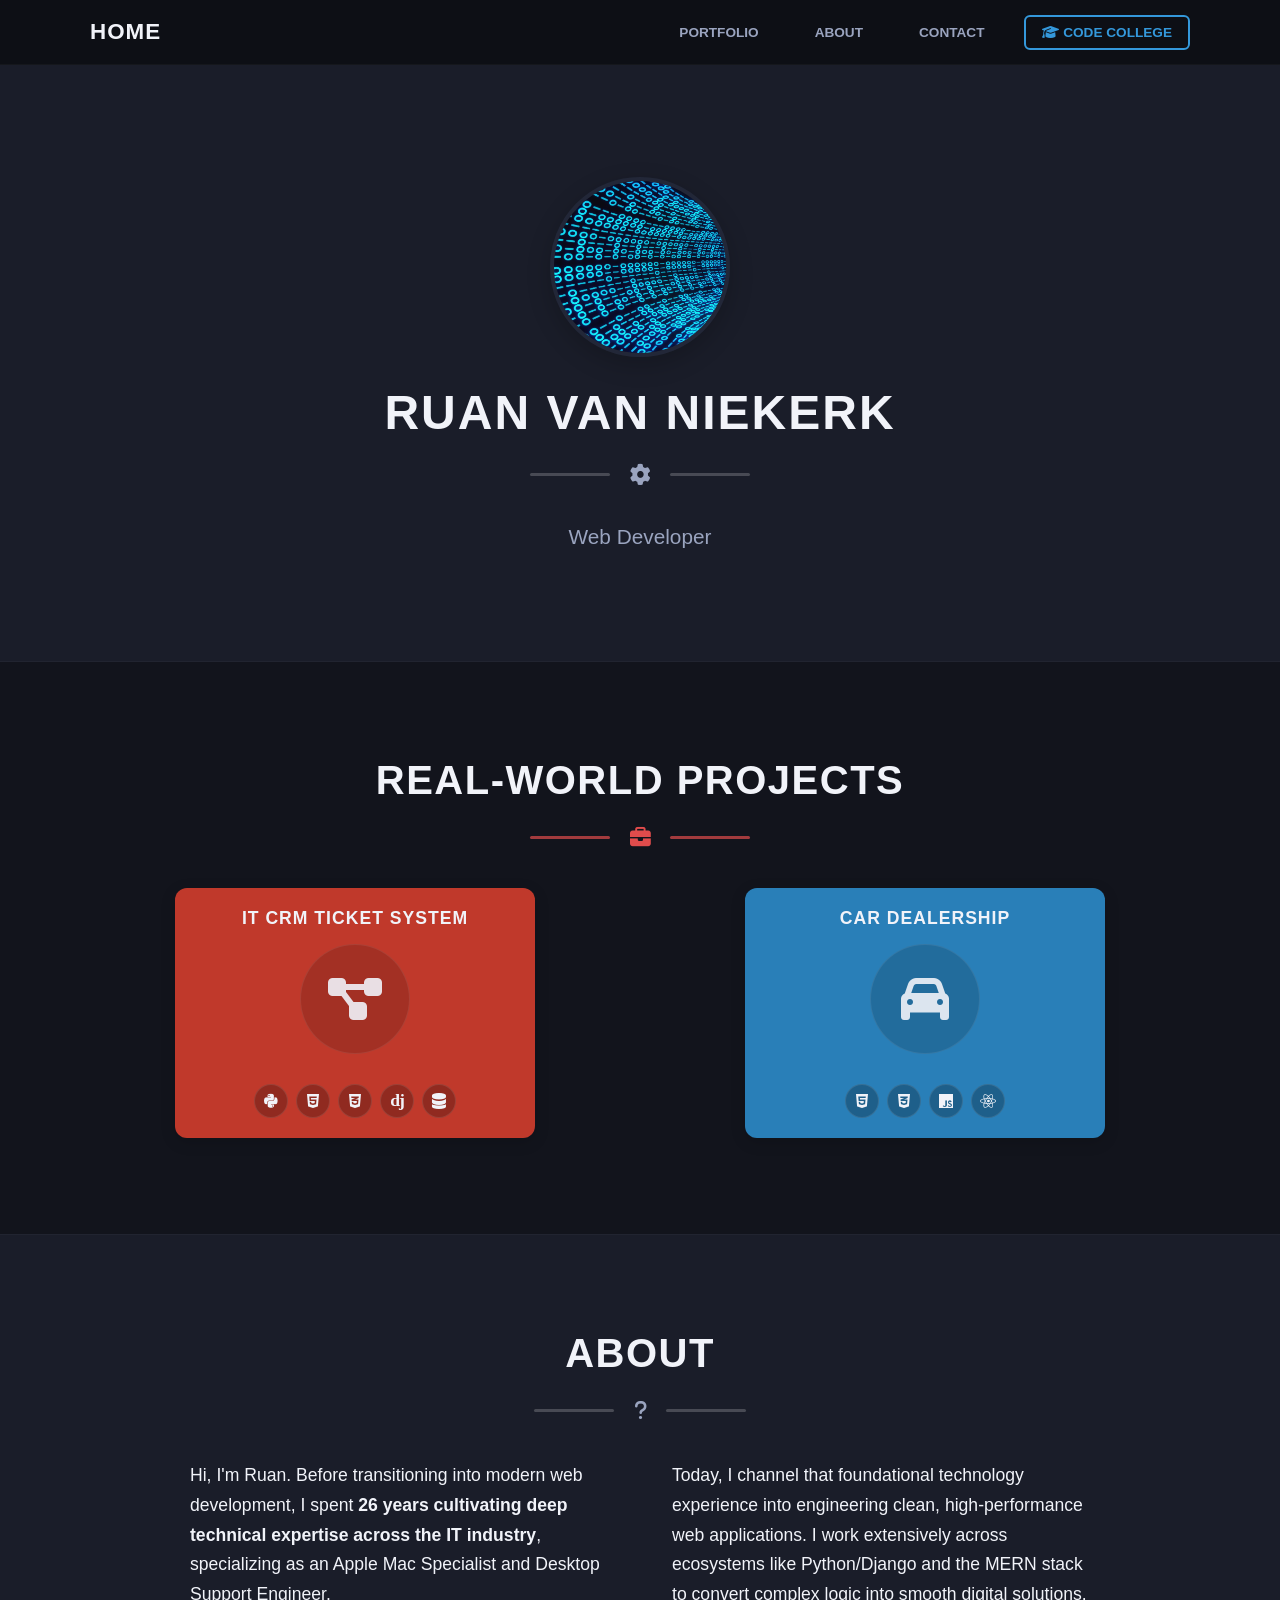
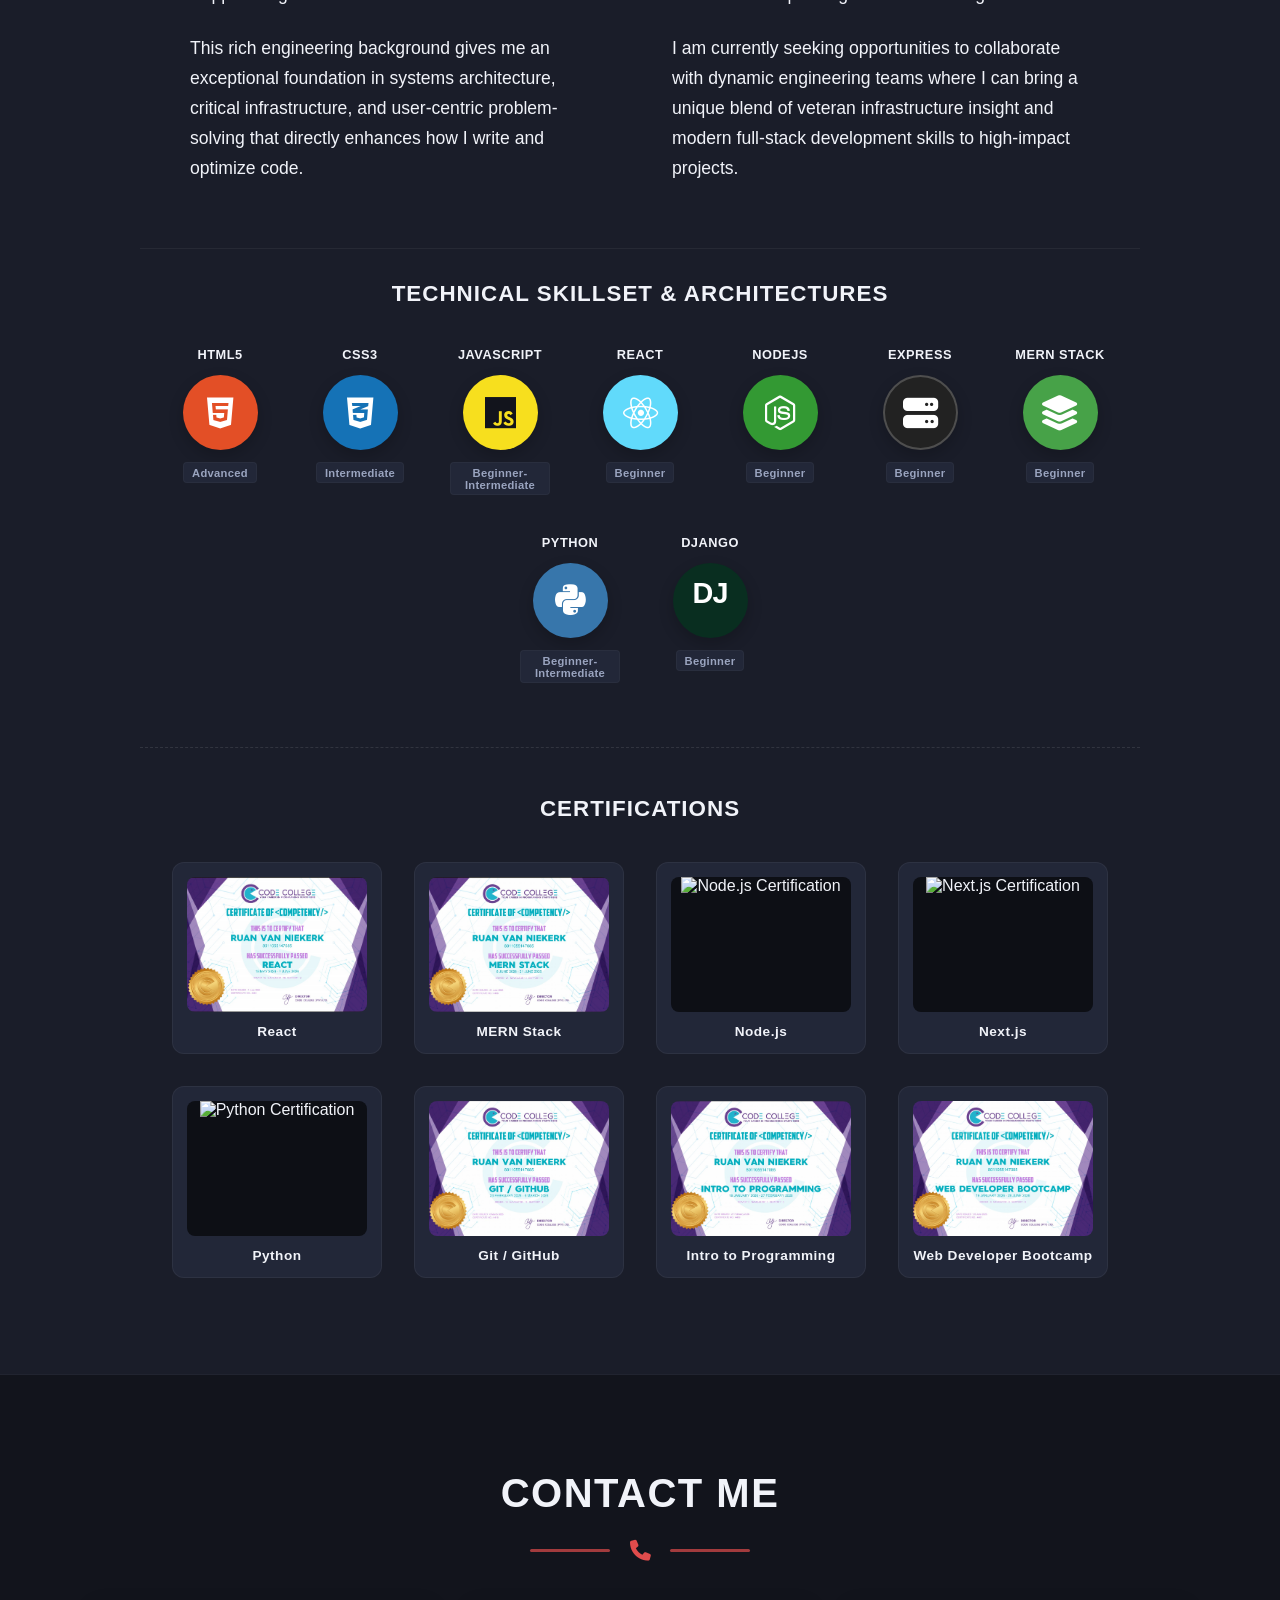
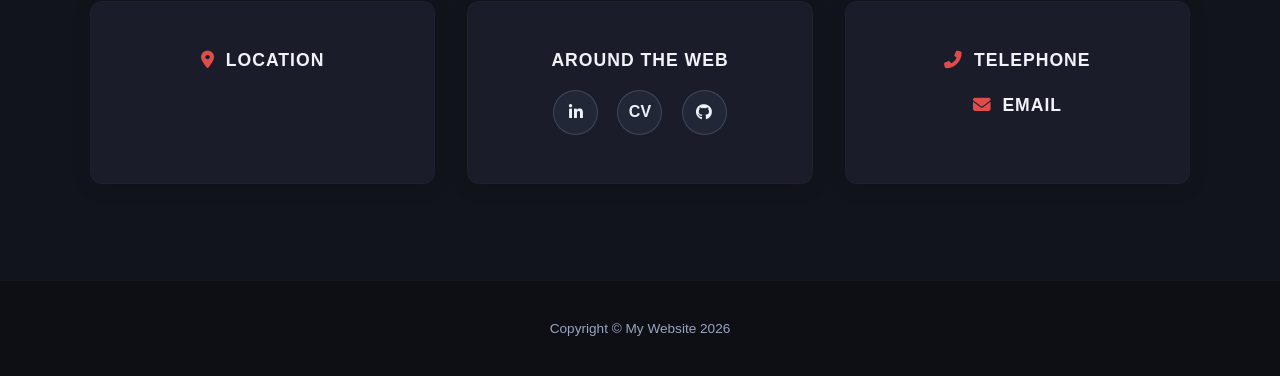
==== commit e89bee4f: "update Certifications" ====
--- a/index.html
+++ b/index.html
@@ -2,256 +2,391 @@
 <html lang="en">
 
 <head>
-    <meta charset="UTF-8">
-    <meta name="viewport" content="width=device-width, initial-scale=1.0">
-    <title>Portfolio - Home</title>
-
-    <link rel="stylesheet" href="style.css">
-
-    <link rel="stylesheet" href="https://cdnjs.cloudflare.com/ajax/libs/font-awesome/6.4.0/css/all.min.css">
+  <meta charset="UTF-8">
+  <meta name="viewport" content="width=device-width, initial-scale=1.0">
+  <title>Portfolio - Home</title>
+
+  <link rel="stylesheet" href="style.css">
+  <link rel="stylesheet" href="https://cdnjs.cloudflare.com/ajax/libs/font-awesome/6.4.0/css/all.min.css">
 </head>
 
 <body>
 
-    <nav class="navbar">
-        <div class="nav-container">
-            <a href="index.html" class="nav-logo">HOME</a>
-            <ul class="nav-links">
-                <li><a href="#portfolio" class="nav-item-link" id="nav-portfolio">PORTFOLIO</a></li>
-                <li><a href="#about" class="nav-item-link" id="nav-about">ABOUT</a></li>
-                <li><a href="#contact" class="nav-item-link" id="nav-contact">CONTACT</a></li>
-
-                <li><a href="college.html" class="nav-college-btn"><i class="fa-solid fa-graduation-cap"></i> CODE
-                        COLLEGE</a></li>
-            </ul>
-        </div>
-    </nav>
-
-    <header class="hero" id="hero">
-        <div class="hero-content">
-            <img src="img/shutterstock_402724045.jpg" alt="Profile" class="avatar">
-            <h1>RUAN VAN NIEKERK</h1>
-
-            <div class="divider">
-                <div class="line"></div>
-                <i class="fa-solid fa-gear fa-spin"></i>
-                <div class="line"></div>
-            </div>
-
-            <p class="subtitle">Web Developer</p>
-        </div>
-    </header>
-    <section id="portfolio" class="portfolio homepage-section">
-        <h2>REAL-WORLD PROJECTS</h2>
-
-        <div class="divider dark-divider">
-            <div class="line"></div>
-            <i class="fa-solid fa-briefcase"></i>
-            <div class="line"></div>
-        </div>
-
-        <div class="portfolio-grid">
-
-            <div class="portfolio-item item-red" data-title="IT CRM Ticket system" data-icon="fa-diagram-project"
-                data-link="https://full-stack-django-project-pi.vercel.app/" data-desc="CRM Web Application (Django) — A full-stack Customer Relationship Management (CRM) system 
+  <nav class="navbar">
+    <div class="nav-container">
+      <a href="index.html" class="nav-logo">HOME</a>
+      <ul class="nav-links">
+        <li><a href="#portfolio" class="nav-item-link" id="nav-portfolio">PORTFOLIO</a></li>
+        <li><a href="#about" class="nav-item-link" id="nav-about">ABOUT</a></li>
+        <li><a href="#contact" class="nav-item-link" id="nav-contact">CONTACT</a></li>
+
+        <li><a href="college.html" class="nav-college-btn"><i class="fa-solid fa-graduation-cap"></i> CODE
+            COLLEGE</a></li>
+      </ul>
+    </div>
+  </nav>
+
+  <header class="hero" id="hero">
+    <div class="hero-content">
+      <img src="img/shutterstock_402724045.jpg" alt="Profile" class="avatar">
+      <h1>RUAN VAN NIEKERK</h1>
+
+      <div class="divider">
+        <div class="line"></div>
+        <i class="fa-solid fa-gear fa-spin"></i>
+        <div class="line"></div>
+      </div>
+
+      <p class="subtitle">Web Developer</p>
+    </div>
+  </header>
+
+  <section id="portfolio" class="portfolio homepage-section">
+    <h2>REAL-WORLD PROJECTS</h2>
+
+    <div class="divider dark-divider">
+      <div class="line"></div>
+      <i class="fa-solid fa-briefcase"></i>
+      <div class="line"></div>
+    </div>
+
+    <div class="portfolio-grid">
+
+      <div class="portfolio-item item-red" data-title="IT CRM Ticket system" data-icon="fa-diagram-project"
+        data-link="https://full-stack-django-project-pi.vercel.app/"
+        data-repo="https://github.com/ruanvanniekerk80/FullStack_Django_Project" data-desc="CRM Web Application (Django) — A full-stack Customer Relationship Management (CRM) system 
                     built using Django, designed to streamline customer data management and task tracking. 
                     The application features secure user authentication, role-based access control, and 
                     an intuitive dashboard. Users can seamlessly perform CRUD operations on client records 
                     while utilizing Django's MVT architecture for clean UI design and scalable backend logic.">
 
-                <h3 class="project-title">IT CRM Ticket system</h3>
-
-                <div class="inner-circle"><i class="fa-solid fa-diagram-project"></i></div>
-
-                <div class="tech-badge-container">
-                    <div class="tech-badge" title="Python"><i class="fa-brands fa-python"></i></div>
-                    <div class="tech-badge" title="HTML5"><i class="fa-brands fa-html5"></i></div>
-                    <div class="tech-badge" title="CSS3"><i class="fa-brands fa-css3-alt"></i></div>
-                    <div class="tech-badge" title="Django"><span class="fa-django-mock">dj</span></div>
-                    <div class="tech-badge" title="SQLite Database"><i class="fa-solid fa-database"></i></div>
-                </div>
-            </div>
-
-            <div class="portfolio-item item-blue" data-title="Car Dealership Platform" data-icon="fa-car"
-                data-link="https://car-dealership-hub-react-project.vercel.app/" data-desc="Vehicle Trading Platform (React) — A commercial automotive marketplace application 
+        <h3 class="project-title">IT CRM Ticket system</h3>
+
+        <div class="inner-circle"><i class="fa-solid fa-diagram-project"></i></div>
+
+        <div class="tech-badge-container">
+          <div class="tech-badge" title="Python"><i class="fa-brands fa-python"></i></div>
+          <div class="tech-badge" title="HTML5"><i class="fa-brands fa-html5"></i></div>
+          <div class="tech-badge" title="CSS3"><i class="fa-brands fa-css3-alt"></i></div>
+          <div class="tech-badge" title="Django"><span class="fa-django-mock">dj</span></div>
+          <div class="tech-badge" title="SQLite Database"><i class="fa-solid fa-database"></i></div>
+        </div>
+      </div>
+
+      <div class="portfolio-item item-blue" data-title="Car Dealership Platform" data-icon="fa-car"
+        data-link="https://car-dealership-hub-react-project.vercel.app/"
+        data-repo="https://github.com/ruanvanniekerk80/car-dealership-hub-React-Project" data-desc="Vehicle Trading Platform (React) — A commercial automotive marketplace application 
                     built to handle seamless buying and selling transactions for motor vehicles. 
                     The system features real-time dynamic inventory management, secure user profiles, 
                     and highly responsive search filtering. The frontend is built for modern browsers 
                     focusing on intuitive component architecture, high performance, and responsive UI design.">
 
-                <h3 class="project-title">Car Dealership</h3>
-
-                <div class="inner-circle"><i class="fa-solid fa-car"></i></div>
-
-                <div class="tech-badge-container">
-                    <div class="tech-badge" title="HTML5"><i class="fa-brands fa-html5"></i></div>
-                    <div class="tech-badge" title="CSS3"><i class="fa-brands fa-css3-alt"></i></div>
-                    <div class="tech-badge" title="JavaScript"><i class="fa-brands fa-js"></i></div>
-                    <div class="tech-badge" title="React"><i class="fa-brands fa-react"></i></div>
-                </div>
-            </div>
-
-        </div>
-    </section>
-    <section id="about" class="about homepage-section">
-        <h2>ABOUT</h2>
-        <div class="divider">
-            <div class="line"></div>
-            <i class="fa-solid fa-question"></i>
-            <div class="line"></div>
-        </div>
-
-        <div class="about-flex">
-            <div class="about-col">
-                <p>Hi, I'm Ruan. Before transitioning into modern web development, I spent <strong>26 years cultivating
-                        deep technical expertise across the IT industry</strong>, specializing as an Apple Mac
-                    Specialist and Desktop Support Engineer.</p>
-                <p style="margin-top: 1.5rem;">This rich engineering background gives me an exceptional foundation in
-                    systems architecture, critical infrastructure, and user-centric problem-solving that directly
-                    enhances how I write and optimize code.</p>
-            </div>
-
-            <div class="about-col">
-                <p>Today, I channel that foundational technology experience into engineering clean, high-performance web
-                    applications. I work extensively across ecosystems like Python/Django and the MERN stack to convert
-                    complex logic into smooth digital solutions.</p>
-                <p style="margin-top: 1.5rem;">I am currently seeking opportunities to collaborate with dynamic
-                    engineering teams where I can bring a unique blend of veteran infrastructure insight and modern
-                    full-stack development skills to high-impact projects.</p>
-            </div>
-        </div>
-
-        <div class="about-skills-showcase">
-            <h3>TECHNICAL SKILLSET & ARCHITECTURES</h3>
-            <div class="about-skills-container">
-
-                <div class="skill-card-block html-tech">
-                    <span>HTML5</span>
-                    <div class="skill-large-circle"><i class="fa-brands fa-html5"></i></div>
-                    <div class="skill-level-tag">Advanced</div>
-                </div>
-
-                <div class="skill-card-block css-tech">
-                    <span>CSS3</span>
-                    <div class="skill-large-circle"><i class="fa-brands fa-css3-alt"></i></div>
-                    <div class="skill-level-tag">Intermediate</div>
-                </div>
-
-                <div class="skill-card-block js-tech">
-                    <span>JavaScript</span>
-                    <div class="skill-large-circle"><i class="fa-brands fa-js"></i></div>
-                    <div class="skill-level-tag">Beginner-Intermediate</div>
-                </div>
-
-                <div class="skill-card-block react-tech">
-                    <span>React</span>
-                    <div class="skill-large-circle"><i class="fa-brands fa-react"></i></div>
-                    <div class="skill-level-tag">Beginner</div>
-                </div>
-
-                <div class="skill-card-block node-tech">
-                    <span>NodeJS</span>
-                    <div class="skill-large-circle"><i class="fa-brands fa-node-js"></i></div>
-                    <div class="skill-level-tag">Beginner</div>
-                </div>
-
-                <div class="skill-card-block express-tech">
-                    <span>Express</span>
-                    <div class="skill-large-circle"><i class="fa-solid fa-server"></i></div>
-                    <div class="skill-level-tag">Beginner</div>
-                </div>
-
-                <div class="skill-card-block mern-tech">
-                    <span>MERN Stack</span>
-                    <div class="skill-large-circle"><i class="fa-solid fa-layer-group"></i></div>
-                    <div class="skill-level-tag">Beginner</div>
-                </div>
-
-                <div class="skill-card-block python-tech">
-                    <span>Python</span>
-                    <div class="skill-large-circle"><i class="fa-brands fa-python"></i></div>
-                    <div class="skill-level-tag">Beginner-Intermediate</div>
-                </div>
-
-                <div class="skill-card-block django-tech">
-                    <span>Django</span>
-                    <div class="skill-large-circle">
-                        <span
-                            style="font-weight: 800; font-size: 1.8rem; font-family: sans-serif; letter-spacing: -1px; color: #ffffff;">dj</span>
-                    </div>
-                    <div class="skill-level-tag">Beginner</div>
-                </div>
-
-            </div>
-        </div>
-    </section>
-
-    <section id="contact" class="contact homepage-section">
-        <h2>CONTACT ME</h2>
-
-        <div class="divider dark-divider">
-            <div class="line"></div>
-            <i class="fa-solid fa-phone"></i>
-            <div class="line"></div>
-        </div>
-
-        <div class="contact-details">
-            <div class="contact-card">
-                <h3><i class="fa-solid fa-location-dot"></i> LOCATION</h3>
-                <p>Randburg, Gauteng, South Africa</p>
-            </div>
-
-            <div class="contact-card">
-                <h3>AROUND THE WEB</h3>
-                <div class="social-icons">
-                    <a href="https://www.linkedin.com/in/ruan-van-niekerk-3a2411150/"><i
-                            class="fa-brands fa-linkedin-in"></i></a>
-                    <a href="img/Ruan-CV.pdf"><strong>CV</strong></a>
-                    <a href="https://github.com/ruanvanniekerk80"><i class="fa-brands fa-github"></i></a>
-                </div>
-            </div>
-
-            <div class="contact-card">
-                <h3><i class="fa-solid fa-phone-flip"></i> TELEPHONE</h3>
-                <p>+27 71 602 6821</p>
-                <h3 style="margin-top: 1.5rem;"><i class="fa-solid fa-envelope"></i> EMAIL</h3>
-                <p>ruan.vaniekerk@live.com</p>
-            </div>
-        </div>
-    </section>
-
-    <footer class="footer">
-        <p>Copyright &copy; My Website 2026</p>
-    </footer>
-
-    <div class="modal-overlay" id="projectModal">
-        <div class="modal-container">
-
-            <button class="modal-close" id="closeModal">&times;</button>
-
-            <h2 id="modalTitle" class="modal-title">PROJECT TITLE</h2>
-
-            <div class="divider dark-divider">
-                <div class="line"></div>
-                <i class="fa-solid fa-gear" id="modalIcon"></i>
-                <div class="line"></div>
-            </div>
-
-            <a href="#" id="modalProjectLink" target="_blank" style="text-decoration: none; display: block;">
-                <div id="modalVisualBlock" class="modal-preview-card">
-                    <div class="inner-circle"><i id="modalInnerIcon" class="fa-solid"></i></div>
-                </div>
-            </a>
-
-            <p id="modalDescription" class="modal-description">Project description goes here...</p>
-
-            <a href="#" id="modalLinkBtn" target="_blank" class="modal-action-btn">
-                <i class="fa-solid fa-arrow-up-right-from-square"></i> VIEW LIVE PROJECT
-            </a>
-
-        </div>
-    </div>
-    <script src="script.js"></script>
+        <h3 class="project-title">Car Dealership</h3>
+
+        <div class="inner-circle"><i class="fa-solid fa-car"></i></div>
+
+        <div class="tech-badge-container">
+          <div class="tech-badge" title="HTML5"><i class="fa-brands fa-html5"></i></div>
+          <div class="tech-badge" title="CSS3"><i class="fa-brands fa-css3-alt"></i></div>
+          <div class="tech-badge" title="JavaScript"><i class="fa-brands fa-js"></i></div>
+          <div class="tech-badge" title="React"><i class="fa-brands fa-react"></i></div>
+        </div>
+      </div>
+
+    </div>
+  </section>
+
+  <section id="about" class="about homepage-section">
+    <h2>ABOUT</h2>
+    <div class="divider">
+      <div class="line"></div>
+      <i class="fa-solid fa-question"></i>
+      <div class="line"></div>
+    </div>
+
+    <div class="about-flex">
+      <div class="about-col">
+        <p>Hi, I'm Ruan. Before transitioning into modern web development, I spent <strong>26 years cultivating
+            deep technical expertise across the IT industry</strong>, specializing as an Apple Mac
+          Specialist and Desktop Support Engineer.</p>
+        <p style="margin-top: 1.5rem;">This rich engineering background gives me an exceptional foundation in
+          systems architecture, critical infrastructure, and user-centric problem-solving that directly
+          enhances how I write and optimize code.</p>
+      </div>
+
+      <div class="about-col">
+        <p>Today, I channel that foundational technology experience into engineering clean, high-performance web
+          applications. I work extensively across ecosystems like Python/Django and the MERN stack to convert
+          complex logic into smooth digital solutions.</p>
+        <p style="margin-top: 1.5rem;">I am currently seeking opportunities to collaborate with dynamic
+          engineering teams where I can bring a unique blend of veteran infrastructure insight and modern
+          full-stack development skills to high-impact projects.</p>
+      </div>
+    </div>
+
+    <div class="about-skills-showcase">
+      <h3>TECHNICAL SKILLSET & ARCHITECTURES</h3>
+      <div class="about-skills-container">
+
+        <div class="skill-card-block html-tech">
+          <span>HTML5</span>
+          <div class="skill-large-circle"><i class="fa-brands fa-html5"></i></div>
+          <div class="skill-level-tag">Advanced</div>
+        </div>
+
+        <div class="skill-card-block css-tech">
+          <span>CSS3</span>
+          <div class="skill-large-circle"><i class="fa-brands fa-css3-alt"></i></div>
+          <div class="skill-level-tag">Intermediate</div>
+        </div>
+
+        <div class="skill-card-block js-tech">
+          <span>JavaScript</span>
+          <div class="skill-large-circle"><i class="fa-brands fa-js"></i></div>
+          <div class="skill-level-tag">Beginner-Intermediate</div>
+        </div>
+
+        <div class="skill-card-block react-tech">
+          <span>React</span>
+          <div class="skill-large-circle"><i class="fa-brands fa-react"></i></div>
+          <div class="skill-level-tag">Beginner</div>
+        </div>
+
+        <div class="skill-card-block node-tech">
+          <span>NodeJS</span>
+          <div class="skill-large-circle"><i class="fa-brands fa-node-js"></i></div>
+          <div class="skill-level-tag">Beginner</div>
+        </div>
+
+        <div class="skill-card-block express-tech">
+          <span>Express</span>
+          <div class="skill-large-circle"><i class="fa-solid fa-server"></i></div>
+          <div class="skill-level-tag">Beginner</div>
+        </div>
+
+        <div class="skill-card-block mern-tech">
+          <span>MERN Stack</span>
+          <div class="skill-large-circle"><i class="fa-solid fa-layer-group"></i></div>
+          <div class="skill-level-tag">Beginner</div>
+        </div>
+
+        <div class="skill-card-block python-tech">
+          <span>Python</span>
+          <div class="skill-large-circle"><i class="fa-brands fa-python"></i></div>
+          <div class="skill-level-tag">Beginner-Intermediate</div>
+        </div>
+
+        <div class="skill-card-block django-tech">
+          <span>Django</span>
+          <div class="skill-large-circle">
+            <span
+              style="font-weight: 800; font-size: 1.8rem; font-family: sans-serif; letter-spacing: -1px; color: #ffffff;">dj</span>
+          </div>
+          <div class="skill-level-tag">Beginner</div>
+        </div>
+
+      </div>
+
+      <!-- ========================================================== -->
+      <!-- CERTIFICATIONS SECTION (POSITIONED BELOW SKILL BADGES) -->
+      <!-- ========================================================== -->
+      <div class="certifications-showcase">
+        <h3>CERTIFICATIONS</h3>
+        <div class="certifications-container">
+
+          <!-- 1. React -->
+          <div class="cert-card" data-cert-title="React Certification" data-cert-img="certs/react.jpg">
+            <div class="cert-thumbnail">
+              <img src="certs/React.jpg" alt="React Certification">
+              <div class="cert-overlay-icon">
+                <i class="fa-solid fa-magnifying-glass-plus"></i>
+              </div>
+            </div>
+            <h4>React</h4>
+          </div>
+
+          <!-- 2. MERN Stack -->
+          <div class="cert-card" data-cert-title="MERN Stack Certification" data-cert-img="certs/mern.jpg">
+            <div class="cert-thumbnail">
+              <img src="certs/MERN.jpg" alt="MERN Stack Certification">
+              <div class="cert-overlay-icon">
+                <i class="fa-solid fa-magnifying-glass-plus"></i>
+              </div>
+            </div>
+            <h4>MERN Stack</h4>
+          </div>
+
+          <!-- 3. Node.js -->
+          <div class="cert-card" data-cert-title="Node.js Certification" data-cert-img="certs/nodejs.jpg">
+            <div class="cert-thumbnail">
+              <img src="certs/nodejs.jpg" alt="Node.js Certification">
+              <div class="cert-overlay-icon">
+                <i class="fa-solid fa-magnifying-glass-plus"></i>
+              </div>
+            </div>
+            <h4>Node.js</h4>
+          </div>
+
+          <!-- 4. Next.js -->
+          <div class="cert-card" data-cert-title="Next.js Certification" data-cert-img="certs/nextjs.jpg">
+            <div class="cert-thumbnail">
+              <img src="certs/nextjs.jpg" alt="Next.js Certification">
+              <div class="cert-overlay-icon">
+                <i class="fa-solid fa-magnifying-glass-plus"></i>
+              </div>
+            </div>
+            <h4>Next.js</h4>
+          </div>
+
+          <!-- 5. Python -->
+          <div class="cert-card" data-cert-title="Python Certification" data-cert-img="certs/python.jpg">
+            <div class="cert-thumbnail">
+              <img src="certs/python.jpg" alt="Python Certification">
+              <div class="cert-overlay-icon">
+                <i class="fa-solid fa-magnifying-glass-plus"></i>
+              </div>
+            </div>
+            <h4>Python</h4>
+          </div>
+
+          <!-- 6. Git & GitHub -->
+          <div class="cert-card" data-cert-title="Git & GitHub Certification" data-cert-img="certs/git-github.jpg">
+            <div class="cert-thumbnail">
+              <img src="certs/git-github.jpg" alt="Git & GitHub Certification">
+              <div class="cert-overlay-icon">
+                <i class="fa-solid fa-magnifying-glass-plus"></i>
+              </div>
+            </div>
+            <h4>Git / GitHub</h4>
+          </div>
+
+          <!-- 7. Intro to Programming -->
+          <div class="cert-card" data-cert-title="Intro to Programming Certification"
+            data-cert-img="certs/intro-to-programming.jpg">
+            <div class="cert-thumbnail">
+              <img src="certs/intro-to-programming.jpg" alt="Intro to Programming Certification">
+              <div class="cert-overlay-icon">
+                <i class="fa-solid fa-magnifying-glass-plus"></i>
+              </div>
+            </div>
+            <h4>Intro to Programming</h4>
+          </div>
+
+          <!-- 8. Web Developer Bootcamp -->
+          <div class="cert-card" data-cert-title="Web Developer Bootcamp Certification"
+            data-cert-img="certs/web-developer-bootcamp.jpg">
+            <div class="cert-thumbnail">
+              <img src="certs/web-developer-bootcamp.jpg" alt="Web Developer Bootcamp Certification">
+              <div class="cert-overlay-icon">
+                <i class="fa-solid fa-magnifying-glass-plus"></i>
+              </div>
+            </div>
+            <h4>Web Developer Bootcamp</h4>
+          </div>
+
+        </div>
+      </div>
+      <!-- ========================================================== -->
+
+    </div>
+  </section>
+
+  <section id="contact" class="contact homepage-section">
+    <h2>CONTACT ME</h2>
+
+    <div class="divider dark-divider">
+      <div class="line"></div>
+      <i class="fa-solid fa-phone"></i>
+      <div class="line"></div>
+    </div>
+
+    <div class="contact-details">
+      <div class="contact-card">
+        <h3><i class="fa-solid fa-location-dot"></i> LOCATION</h3>
+        <p></p>
+      </div>
+
+      <div class="contact-card">
+        <h3>AROUND THE WEB</h3>
+        <div class="social-icons">
+          <a href=""><i class="fa-brands fa-linkedin-in"></i></a>
+          <a href=""><strong>CV</strong></a>
+          <a href=""><i class="fa-brands fa-github"></i></a>
+        </div>
+      </div>
+
+      <div class="contact-card">
+        <h3><i class="fa-solid fa-phone-flip"></i> TELEPHONE</h3>
+        <p></p>
+        <h3 style="margin-top: 1.5rem;"><i class="fa-solid fa-envelope"></i> EMAIL</h3>
+        <p></p>
+      </div>
+    </div>
+  </section>
+
+  <footer class="footer">
+    <p>Copyright &copy; My Website 2026</p>
+  </footer>
+
+  <!-- PROJECT MODAL OVERLAY -->
+  <div class="modal-overlay" id="projectModal">
+    <div class="modal-container">
+
+      <button class="modal-close" id="closeModal">&times;</button>
+
+      <h2 id="modalTitle" class="modal-title">PROJECT TITLE</h2>
+
+      <div class="divider dark-divider">
+        <div class="line"></div>
+        <i class="fa-solid fa-gear" id="modalIcon"></i>
+        <div class="line"></div>
+      </div>
+
+      <a href="#" id="modalProjectLink" target="_blank" style="text-decoration: none; display: block;">
+        <div id="modalVisualBlock" class="modal-preview-card">
+          <div class="inner-circle"><i id="modalInnerIcon" class="fa-solid"></i></div>
+        </div>
+      </a>
+
+      <p id="modalDescription" class="modal-description">Project description goes here...</p>
+
+      <div class="modal-buttons-row" style="display: flex; align-items: center; justify-content: center; gap: 1.2rem;">
+        <a href="#" id="modalLinkBtn" target="_blank" class="modal-action-btn"
+          style="padding: 0.6rem 1.4rem; font-size: 0.8rem;">
+          <i class="fa-solid fa-arrow-up-right-from-square"></i> VIEW LIVE PROJECT
+        </a>
+
+        <a href="#" id="modalGithubBtn" target="_blank"
+          style="width: 52px; height: 52px; border-radius: 50%; background-color: #24292e; color: #ffffff; display: inline-flex; align-items: center; justify-content: center; text-decoration: none; font-size: 1.6rem; box-shadow: 0 4px 15px rgba(0, 0, 0, 0.3); border: 1px solid rgba(255, 255, 255, 0.1); transition: background-color 0.2s, transform 0.2s;"
+          onmouseover="this.style.backgroundColor='#404448'; this.style.transform='translateY(-3px)';"
+          onmouseout="this.style.backgroundColor='#24292e'; this.style.transform='translateY(0)';"
+          title="View Source Code Repository">
+          <i class="fa-brands fa-github"></i>
+        </a>
+
+      </div>
+    </div>
+  </div>
+
+  <!-- CERTIFICATE MODAL POPUP -->
+  <div class="modal-overlay" id="certModal">
+    <div class="modal-container cert-modal-container">
+      <button class="modal-close" id="closeCertModal">&times;</button>
+      <h2 id="certModalTitle" class="modal-title">CERTIFICATION TITLE</h2>
+
+      <div class="divider dark-divider">
+        <div class="line"></div>
+        <i class="fa-solid fa-certificate"></i>
+        <div class="line"></div>
+      </div>
+
+      <div class="cert-modal-body">
+        <img id="certModalImg" src="" alt="Certification Preview">
+      </div>
+    </div>
+  </div>
+
+  <script src="script.js"></script>
 </body>
 
 </html>
--- a/style.css
+++ b/style.css
@@ -241,17 +241,14 @@
     width: 100%;
     max-width: 360px;
     min-height: 250px;
-    /* Changed from fixed height to min-height to safely protect elements */
     padding: 20px;
     border-radius: 12px;
     display: flex;
     flex-direction: column;
-    /* Stacks title -> circle -> badges cleanly */
     align-items: center;
     justify-content: center;
     cursor: pointer;
     position: relative;
-    /* Essential reference context to snap absolute elements */
     transition: transform 0.25s cubic-bezier(0.4, 0, 0.2, 1), box-shadow 0.25s ease;
     box-shadow: 0 4px 15px rgba(0, 0, 0, 0.15);
 }
@@ -268,7 +265,6 @@
     letter-spacing: 1px;
     margin-bottom: 15px;
     color: var(--text-light);
-    /* Fixed contrast matching your dark mode blueprint */
     text-align: center;
 }
 
@@ -283,7 +279,6 @@
     border: 1px solid rgba(255, 255, 255, 0.08);
     transition: background-color 0.2s;
     margin-bottom: 15px;
-    /* Creates consistent spacing above your badge rails */
 }
 
 .portfolio-item:hover .inner-circle {
@@ -296,16 +291,13 @@
     opacity: 0.9;
 }
 
-/* Tech Badges Container Layout alignment */
 .tech-badge-container {
     display: flex;
     gap: 8px;
     z-index: 5;
     margin-top: auto;
-    /* Pushes the badge tracking line neatly down to bottom balance */
-}
-
-/* Round Badge Shapes for Tech Profile Track */
+}
+
 .tech-badge {
     width: 34px;
     height: 34px;
@@ -331,7 +323,6 @@
     object-fit: contain;
 }
 
-/* Unified Mapping Color Definitions */
 .item-orange {
     background-color: var(--item-orange);
 }
@@ -381,7 +372,6 @@
     color: var(--text-light);
 }
 
-/* Core Wrapper for the About Tech Cards Layout */
 .about-skills-showcase {
     max-width: 1000px;
     margin: 0 auto;
@@ -405,7 +395,6 @@
     flex-wrap: wrap;
 }
 
-/* Individual Vertical Skill Block Layout */
 .skill-card-block {
     display: flex;
     flex-direction: column;
@@ -420,12 +409,10 @@
     letter-spacing: 0.5px;
     color: var(--text-light);
     margin-bottom: 0.8rem;
-    /* Adjusted for structural separation from the circle below */
     text-transform: uppercase;
     transition: color 0.2s ease;
 }
 
-/* Experience Level Labels - Re-spaced to sit beneath the circle */
 .skill-level-tag {
     font-size: 0.7rem;
     font-weight: 600;
@@ -434,12 +421,10 @@
     padding: 0.2rem 0.5rem;
     border-radius: 4px;
     margin-top: 0.8rem;
-    /* Creates perfect clearance under the logo circle */
     letter-spacing: 0.3px;
     border: 1px solid rgba(255, 255, 255, 0.03);
 }
 
-/* Elevated, Large Colorful Circle Vectors - Default Brand Colors Always On */
 .skill-large-circle {
     width: 75px;
     height: 75px;
@@ -457,7 +442,6 @@
     color: #ffffff;
 }
 
-/* Default Colors Mapped Directly onto Circles */
 .html-tech .skill-large-circle {
     background-color: var(--tech-html);
 }
@@ -495,12 +479,10 @@
     border-color: rgba(255, 255, 255, 0.2);
 }
 
-/* Custom Dark Overrides for specific light icon contrast */
 .js-tech .skill-large-circle i {
     color: #12141c;
 }
 
-/* Interactive Hover States: Scales Up and Shifts to a Soft RGBA Alpha Variant */
 .skill-card-block:hover .skill-large-circle {
     transform: translateY(-6px);
     box-shadow: 0 12px 24px rgba(0, 0, 0, 0.4);
@@ -540,6 +522,121 @@
 
 .django-tech:hover .skill-large-circle {
     background-color: rgba(9, 46, 32, 0.65);
+}
+
+/* ==========================================
+   NEW: CERTIFICATIONS SECTION & THUMBNAILS
+   ========================================== */
+.certifications-showcase {
+    margin-top: 4rem;
+    padding-top: 3rem;
+    border-top: 1px dashed rgba(255, 255, 255, 0.1);
+}
+
+.certifications-showcase h3 {
+    text-align: center;
+    font-size: 1.4rem;
+    font-weight: 700;
+    letter-spacing: 1px;
+    margin-bottom: 2.5rem;
+    color: var(--text-light);
+}
+
+.certifications-container {
+    display: flex;
+    justify-content: center;
+    gap: 2rem;
+    flex-wrap: wrap;
+}
+
+.cert-card {
+    width: 210px;
+    background-color: var(--bg-surface-elev);
+    border-radius: 12px;
+    padding: 14px;
+    border: 1px solid rgba(255, 255, 255, 0.05);
+    cursor: pointer;
+    text-align: center;
+    transition: transform 0.25s ease, box-shadow 0.25s ease, border-color 0.25s ease;
+}
+
+.cert-card:hover {
+    transform: translateY(-6px);
+    box-shadow: 0 10px 25px rgba(0, 0, 0, 0.4);
+    border-color: var(--accent-red);
+}
+
+.cert-thumbnail {
+    width: 100%;
+    height: 135px;
+    border-radius: 8px;
+    overflow: hidden;
+    position: relative;
+    background-color: #0d0f15;
+}
+
+.cert-thumbnail img {
+    width: 100%;
+    height: 100%;
+    object-fit: cover;
+    transition: opacity 0.3s ease, transform 0.3s ease;
+}
+
+.cert-overlay-icon {
+    position: absolute;
+    top: 0;
+    left: 0;
+    width: 100%;
+    height: 100%;
+    background-color: rgba(224, 76, 76, 0.75);
+    display: flex;
+    align-items: center;
+    justify-content: center;
+    opacity: 0;
+    transition: opacity 0.3s ease;
+}
+
+.cert-overlay-icon i {
+    font-size: 1.8rem;
+    color: #ffffff;
+}
+
+.cert-card:hover .cert-thumbnail img {
+    transform: scale(1.05);
+    opacity: 0.8;
+}
+
+.cert-card:hover .cert-overlay-icon {
+    opacity: 1;
+}
+
+.cert-card h4 {
+    margin-top: 12px;
+    font-size: 0.85rem;
+    font-weight: 600;
+    color: var(--text-light);
+    letter-spacing: 0.5px;
+}
+
+.cert-modal-container {
+    max-width: 850px;
+    padding: 2.5rem 2rem;
+}
+
+.cert-modal-body {
+    width: 100%;
+    max-height: 70vh;
+    overflow-y: auto;
+    border-radius: 8px;
+    box-shadow: 0 8px 25px rgba(0, 0, 0, 0.5);
+    background-color: var(--bg-dark);
+}
+
+.cert-modal-body img {
+    width: 100%;
+    height: auto;
+    display: block;
+    border-radius: 8px;
 }
 
 /* ==========================================
@@ -639,7 +736,6 @@
     width: 100%;
     height: 100%;
     background-color: rgba(5, 7, 10, 0.85);
-    /* Deep dark overlay layer backplate */
     display: flex;
     align-items: center;
     justify-content: center;
@@ -657,9 +753,7 @@
 
 .modal-container {
     background-color: var(--bg-surface);
-    /* Swapped from stark white to match cohesive dark blueprint aesthetic */
-    color: var(--text-light);
-    /* Standard readable grey/white fonts */
+    color: var(--text-light);
     max-width: 700px;
     width: 100%;
     border-radius: 16px;
@@ -815,7 +909,6 @@
     }
 }
 
-/* Custom match for Font Awesome structure */
 .fa-django-mock {
     font-family: "Times New Roman", "Georgia", serif;
     font-weight: 900;
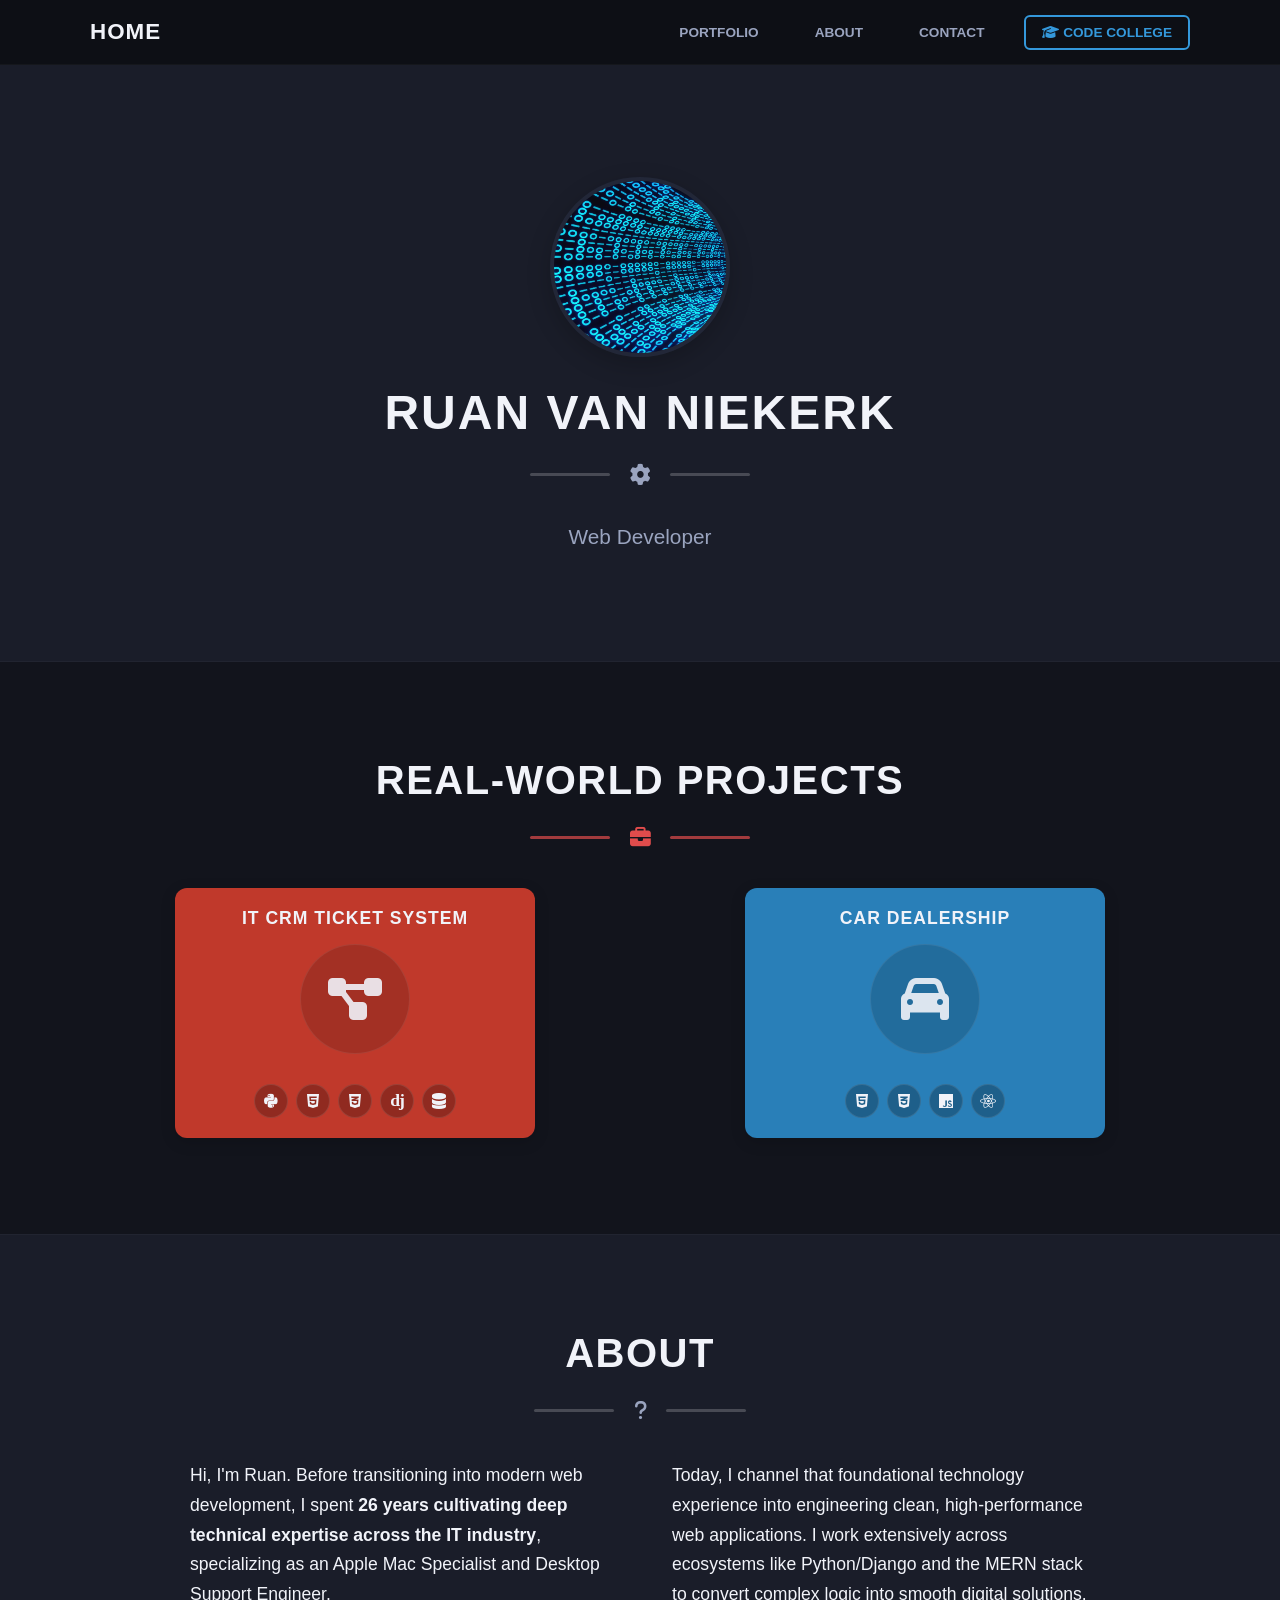
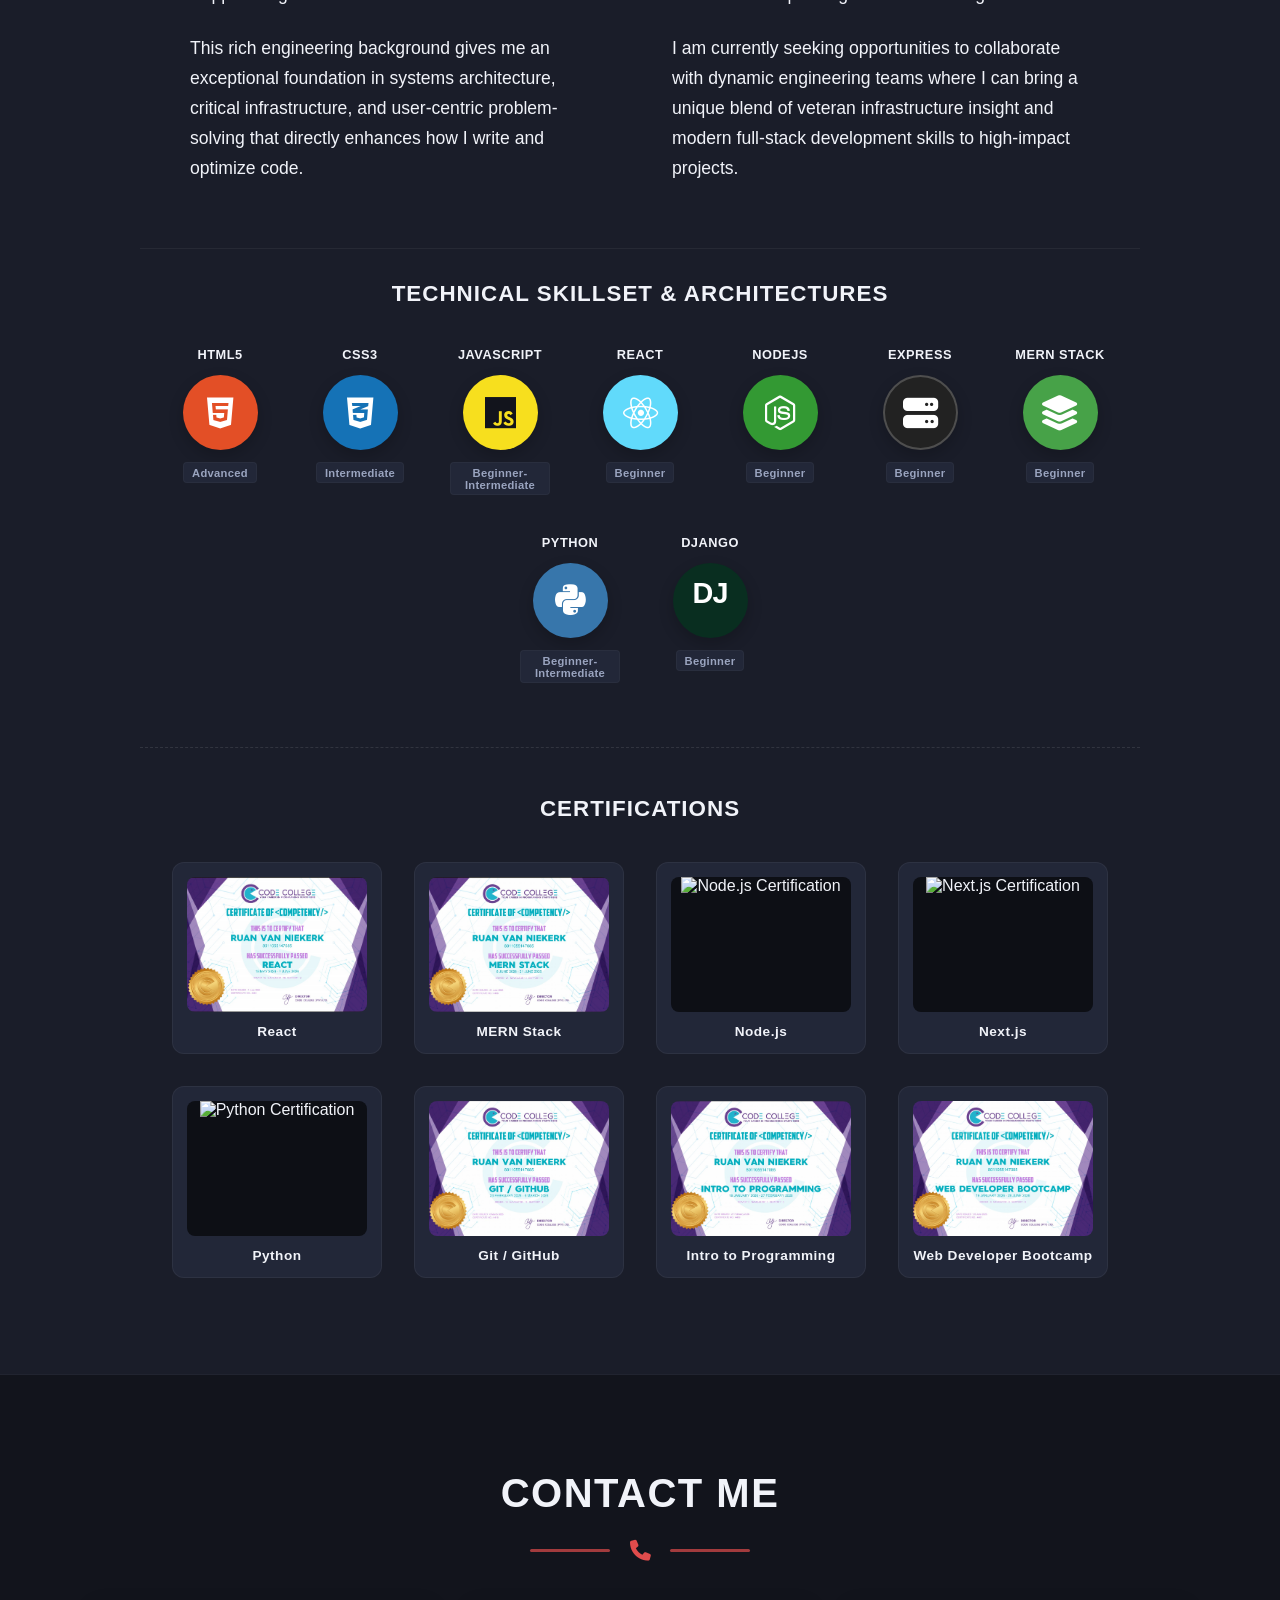
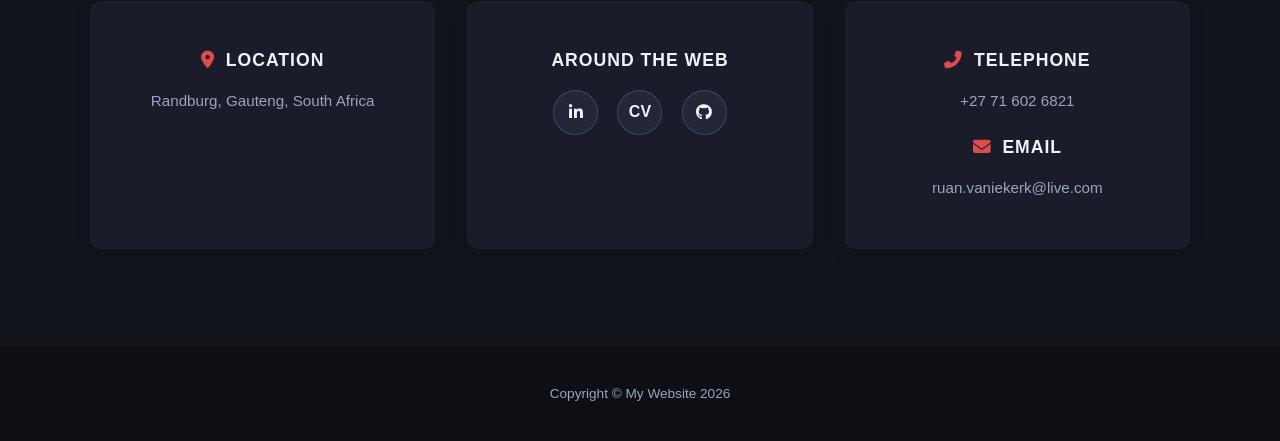
==== commit 181bd06f: "update contact details" ====
--- a/index.html
+++ b/index.html
@@ -303,23 +303,23 @@
     <div class="contact-details">
       <div class="contact-card">
         <h3><i class="fa-solid fa-location-dot"></i> LOCATION</h3>
-        <p></p>
+        <p>Randburg, Gauteng, South Africa</p>
       </div>
 
       <div class="contact-card">
         <h3>AROUND THE WEB</h3>
         <div class="social-icons">
-          <a href=""><i class="fa-brands fa-linkedin-in"></i></a>
-          <a href=""><strong>CV</strong></a>
-          <a href=""><i class="fa-brands fa-github"></i></a>
+          <a href="https://www.linkedin.com/in/ruan-van-niekerk-3a2411150/"><i class="fa-brands fa-linkedin-in"></i></a>
+          <a href="img/Ruan-CV.pdf"><strong>CV</strong></a>
+          <a href="https://github.com/ruanvanniekerk80"><i class="fa-brands fa-github"></i></a>
         </div>
       </div>
 
       <div class="contact-card">
         <h3><i class="fa-solid fa-phone-flip"></i> TELEPHONE</h3>
-        <p></p>
+        <p>+27 71 602 6821</p>
         <h3 style="margin-top: 1.5rem;"><i class="fa-solid fa-envelope"></i> EMAIL</h3>
-        <p></p>
+        <p>ruan.vaniekerk@live.com</p>
       </div>
     </div>
   </section>
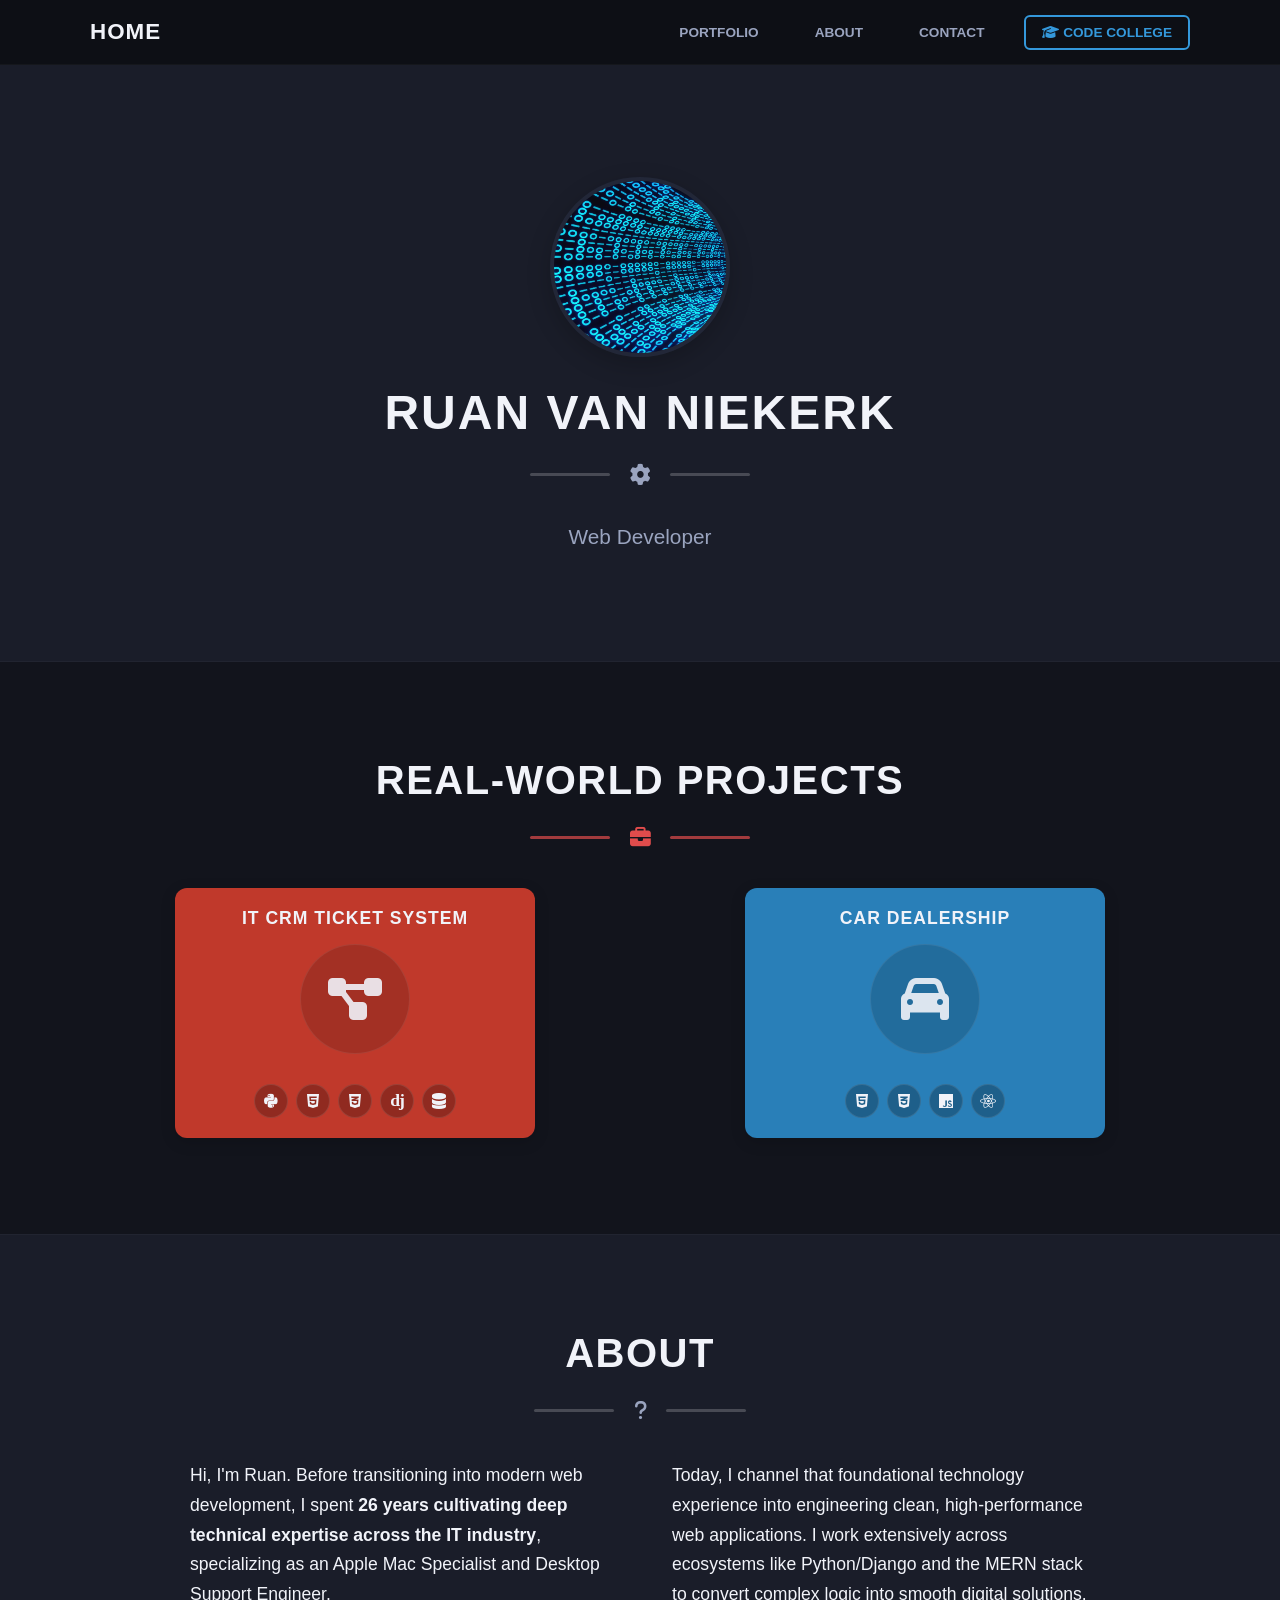
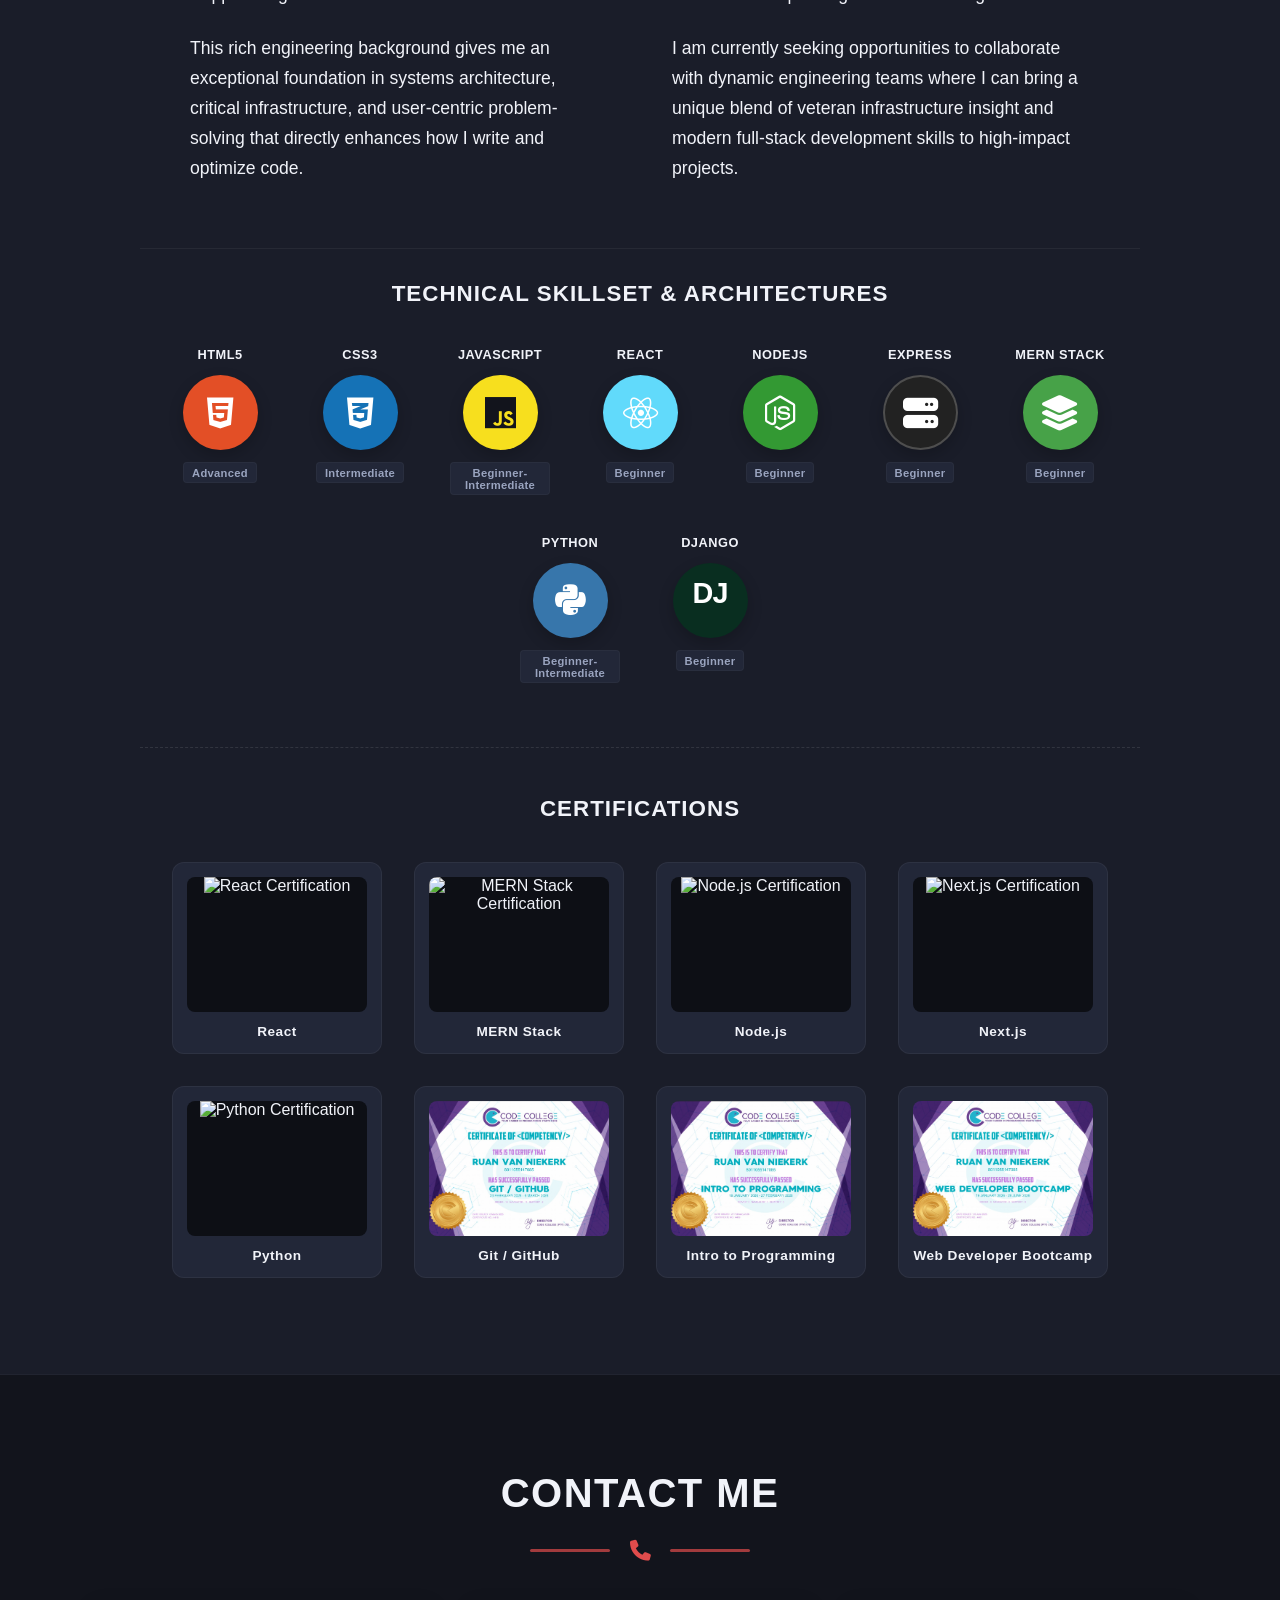
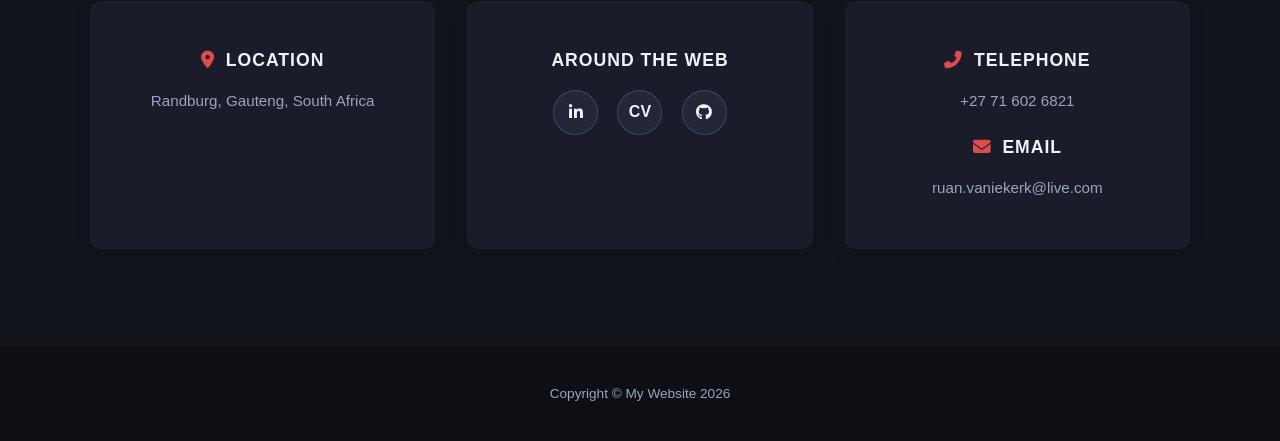
==== commit f4083f61: "update Certifications" ====
--- a/index.html
+++ b/index.html
@@ -197,7 +197,7 @@
           <!-- 1. React -->
           <div class="cert-card" data-cert-title="React Certification" data-cert-img="certs/react.jpg">
             <div class="cert-thumbnail">
-              <img src="certs/React.jpg" alt="React Certification">
+              <img src="certs/react.jpg" alt="React Certification">
               <div class="cert-overlay-icon">
                 <i class="fa-solid fa-magnifying-glass-plus"></i>
               </div>
@@ -208,7 +208,7 @@
           <!-- 2. MERN Stack -->
           <div class="cert-card" data-cert-title="MERN Stack Certification" data-cert-img="certs/mern.jpg">
             <div class="cert-thumbnail">
-              <img src="certs/MERN.jpg" alt="MERN Stack Certification">
+              <img src="certs/mern.jpg" alt="MERN Stack Certification">
               <div class="cert-overlay-icon">
                 <i class="fa-solid fa-magnifying-glass-plus"></i>
               </div>
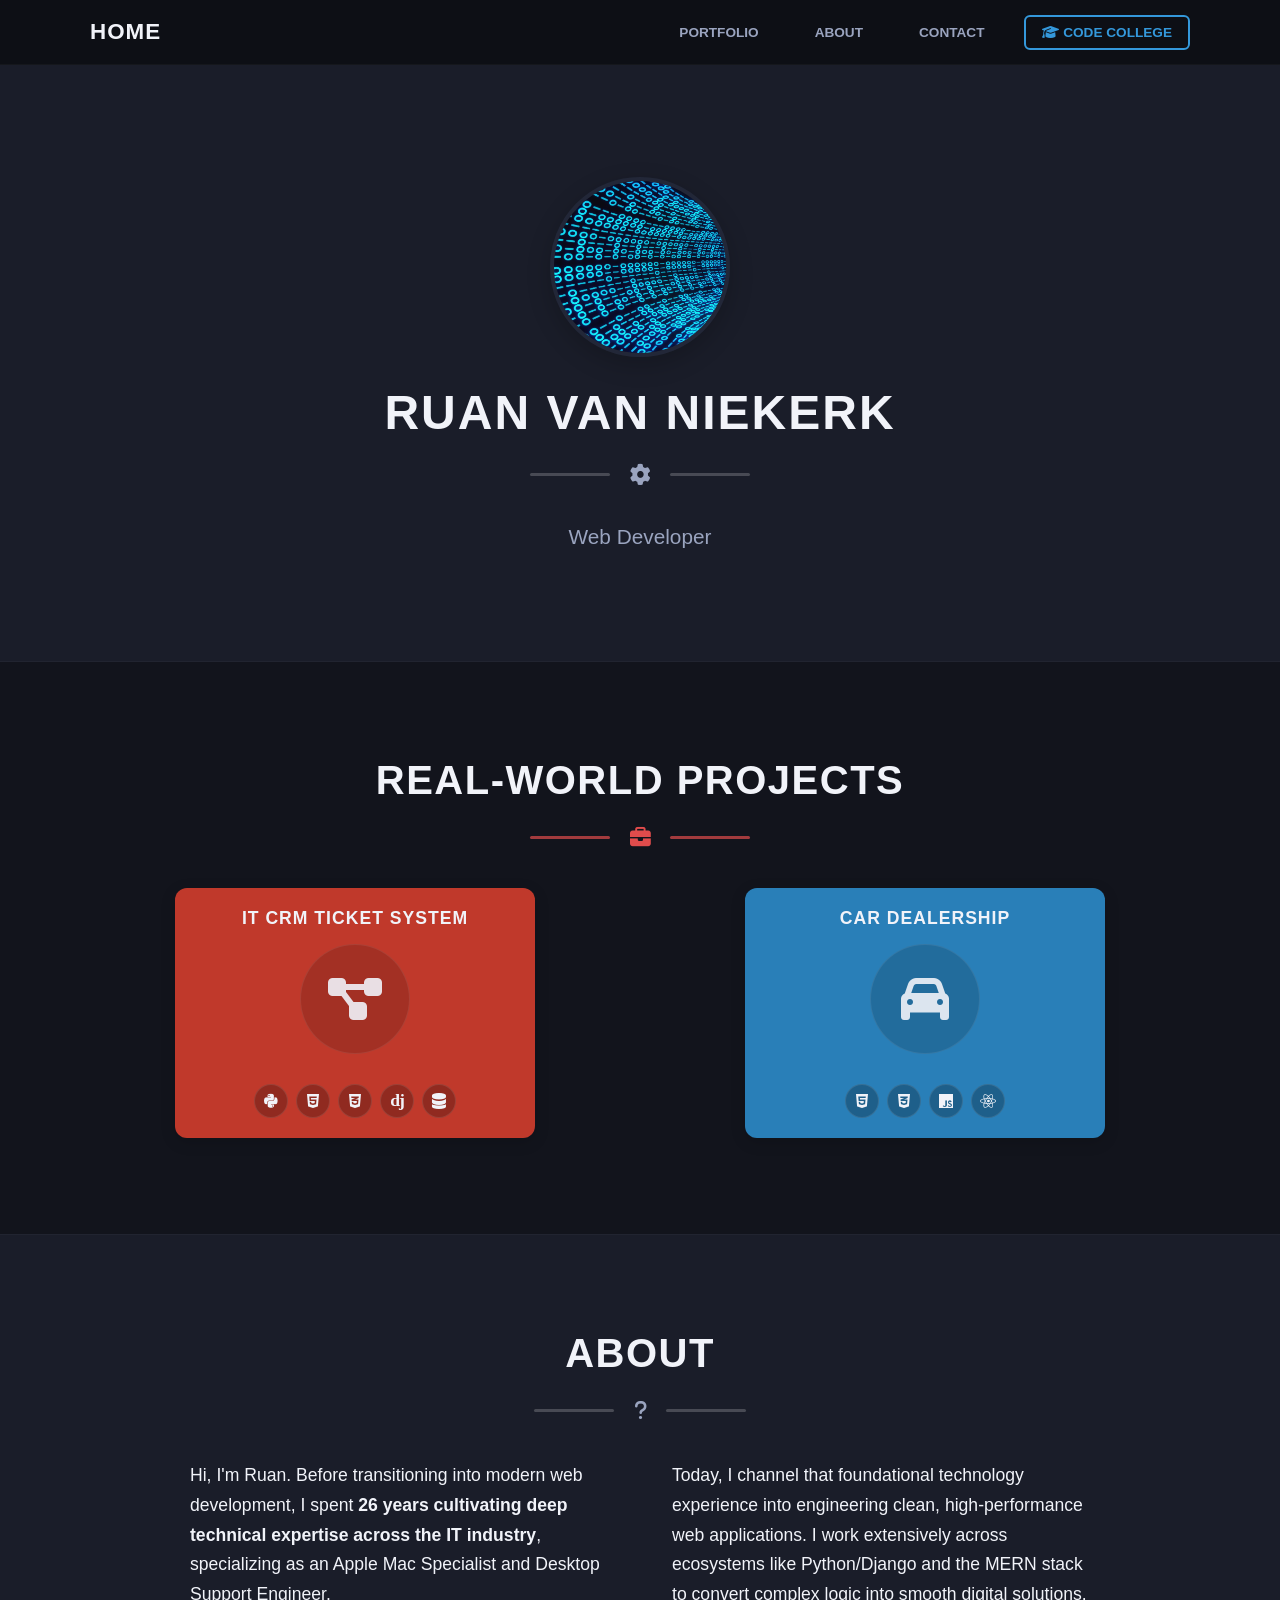
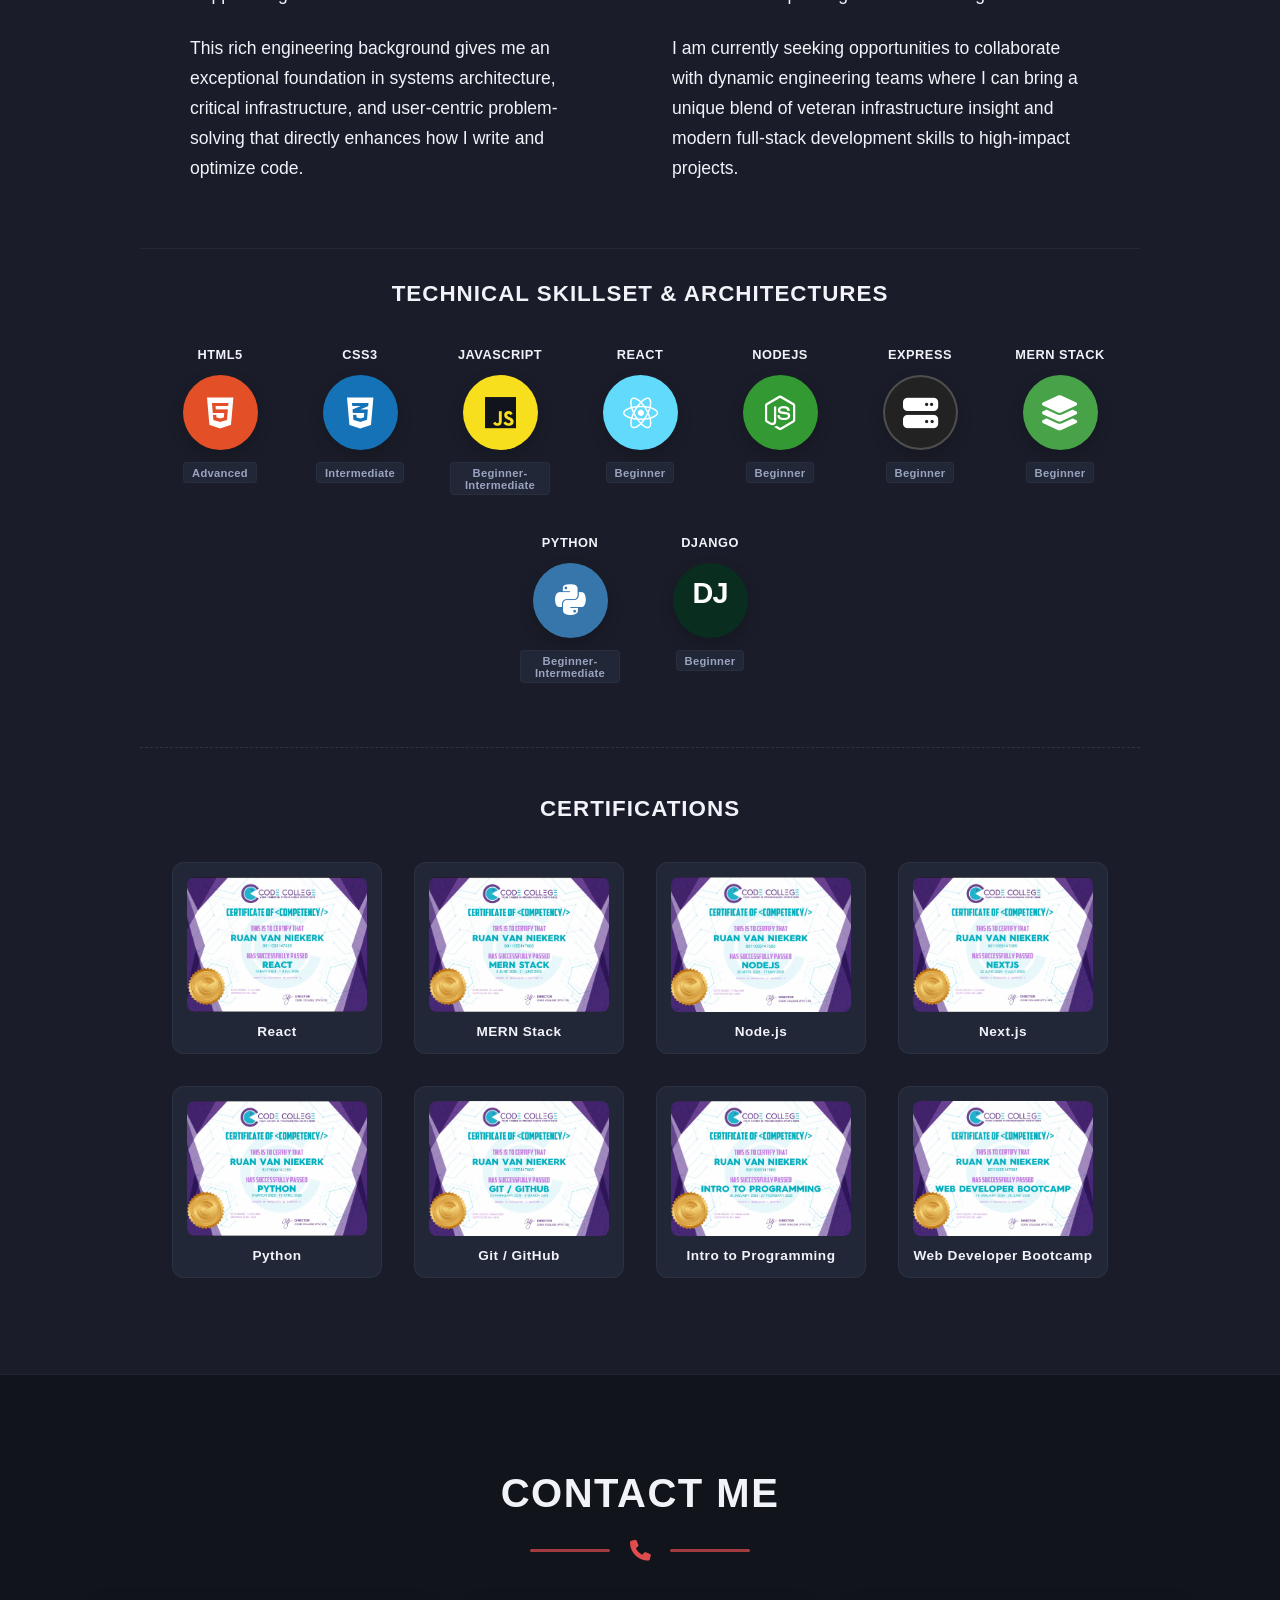
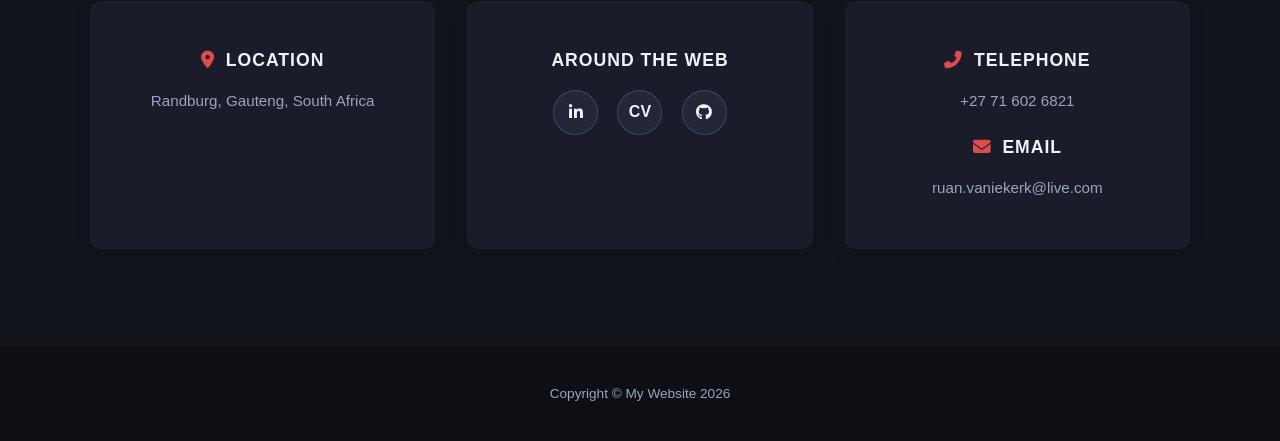
==== commit 83f7d2e7: "update Certifications" ====
--- a/index.html
+++ b/index.html
@@ -195,9 +195,9 @@
         <div class="certifications-container">
 
           <!-- 1. React -->
-          <div class="cert-card" data-cert-title="React Certification" data-cert-img="certs/react.jpg">
-            <div class="cert-thumbnail">
-              <img src="certs/react.jpg" alt="React Certification">
+          <div class="cert-card" data-cert-title="React Certification" data-cert-img="Certifications/react.jpg">
+            <div class="cert-thumbnail">
+              <img src="Certifications/react.jpg" alt="React Certification">
               <div class="cert-overlay-icon">
                 <i class="fa-solid fa-magnifying-glass-plus"></i>
               </div>
@@ -206,9 +206,9 @@
           </div>
 
           <!-- 2. MERN Stack -->
-          <div class="cert-card" data-cert-title="MERN Stack Certification" data-cert-img="certs/mern.jpg">
-            <div class="cert-thumbnail">
-              <img src="certs/mern.jpg" alt="MERN Stack Certification">
+          <div class="cert-card" data-cert-title="MERN Stack Certification" data-cert-img="Certifications/mern.jpg">
+            <div class="cert-thumbnail">
+              <img src="Certifications/mern.jpg" alt="MERN Stack Certification">
               <div class="cert-overlay-icon">
                 <i class="fa-solid fa-magnifying-glass-plus"></i>
               </div>
@@ -217,9 +217,9 @@
           </div>
 
           <!-- 3. Node.js -->
-          <div class="cert-card" data-cert-title="Node.js Certification" data-cert-img="certs/nodejs.jpg">
-            <div class="cert-thumbnail">
-              <img src="certs/nodejs.jpg" alt="Node.js Certification">
+          <div class="cert-card" data-cert-title="Node.js Certification" data-cert-img="Certifications/nodejs.jpg">
+            <div class="cert-thumbnail">
+              <img src="Certifications/nodejs.jpg" alt="Node.js Certification">
               <div class="cert-overlay-icon">
                 <i class="fa-solid fa-magnifying-glass-plus"></i>
               </div>
@@ -228,9 +228,9 @@
           </div>
 
           <!-- 4. Next.js -->
-          <div class="cert-card" data-cert-title="Next.js Certification" data-cert-img="certs/nextjs.jpg">
-            <div class="cert-thumbnail">
-              <img src="certs/nextjs.jpg" alt="Next.js Certification">
+          <div class="cert-card" data-cert-title="Next.js Certification" data-cert-img="Certifications/nextjs.jpg">
+            <div class="cert-thumbnail">
+              <img src="Certifications/nextjs.jpg" alt="Next.js Certification">
               <div class="cert-overlay-icon">
                 <i class="fa-solid fa-magnifying-glass-plus"></i>
               </div>
@@ -239,9 +239,9 @@
           </div>
 
           <!-- 5. Python -->
-          <div class="cert-card" data-cert-title="Python Certification" data-cert-img="certs/python.jpg">
-            <div class="cert-thumbnail">
-              <img src="certs/python.jpg" alt="Python Certification">
+          <div class="cert-card" data-cert-title="Python Certification" data-cert-img="Certifications/python.jpg">
+            <div class="cert-thumbnail">
+              <img src="Certifications/python.jpg" alt="Python Certification">
               <div class="cert-overlay-icon">
                 <i class="fa-solid fa-magnifying-glass-plus"></i>
               </div>
@@ -250,9 +250,10 @@
           </div>
 
           <!-- 6. Git & GitHub -->
-          <div class="cert-card" data-cert-title="Git & GitHub Certification" data-cert-img="certs/git-github.jpg">
-            <div class="cert-thumbnail">
-              <img src="certs/git-github.jpg" alt="Git & GitHub Certification">
+          <div class="cert-card" data-cert-title="Git & GitHub Certification"
+            data-cert-img="Certifications/git-github.jpg">
+            <div class="cert-thumbnail">
+              <img src="Certifications/git-github.jpg" alt="Git & GitHub Certification">
               <div class="cert-overlay-icon">
                 <i class="fa-solid fa-magnifying-glass-plus"></i>
               </div>
@@ -262,9 +263,9 @@
 
           <!-- 7. Intro to Programming -->
           <div class="cert-card" data-cert-title="Intro to Programming Certification"
-            data-cert-img="certs/intro-to-programming.jpg">
-            <div class="cert-thumbnail">
-              <img src="certs/intro-to-programming.jpg" alt="Intro to Programming Certification">
+            data-cert-img="Certifications/intro-to-programming.jpg">
+            <div class="cert-thumbnail">
+              <img src="Certifications/intro-to-programming.jpg" alt="Intro to Programming Certification">
               <div class="cert-overlay-icon">
                 <i class="fa-solid fa-magnifying-glass-plus"></i>
               </div>
@@ -274,9 +275,9 @@
 
           <!-- 8. Web Developer Bootcamp -->
           <div class="cert-card" data-cert-title="Web Developer Bootcamp Certification"
-            data-cert-img="certs/web-developer-bootcamp.jpg">
-            <div class="cert-thumbnail">
-              <img src="certs/web-developer-bootcamp.jpg" alt="Web Developer Bootcamp Certification">
+            data-cert-img="Certifications/web-developer-bootcamp.jpg">
+            <div class="cert-thumbnail">
+              <img src="Certifications/web-developer-bootcamp.jpg" alt="Web Developer Bootcamp Certification">
               <div class="cert-overlay-icon">
                 <i class="fa-solid fa-magnifying-glass-plus"></i>
               </div>
